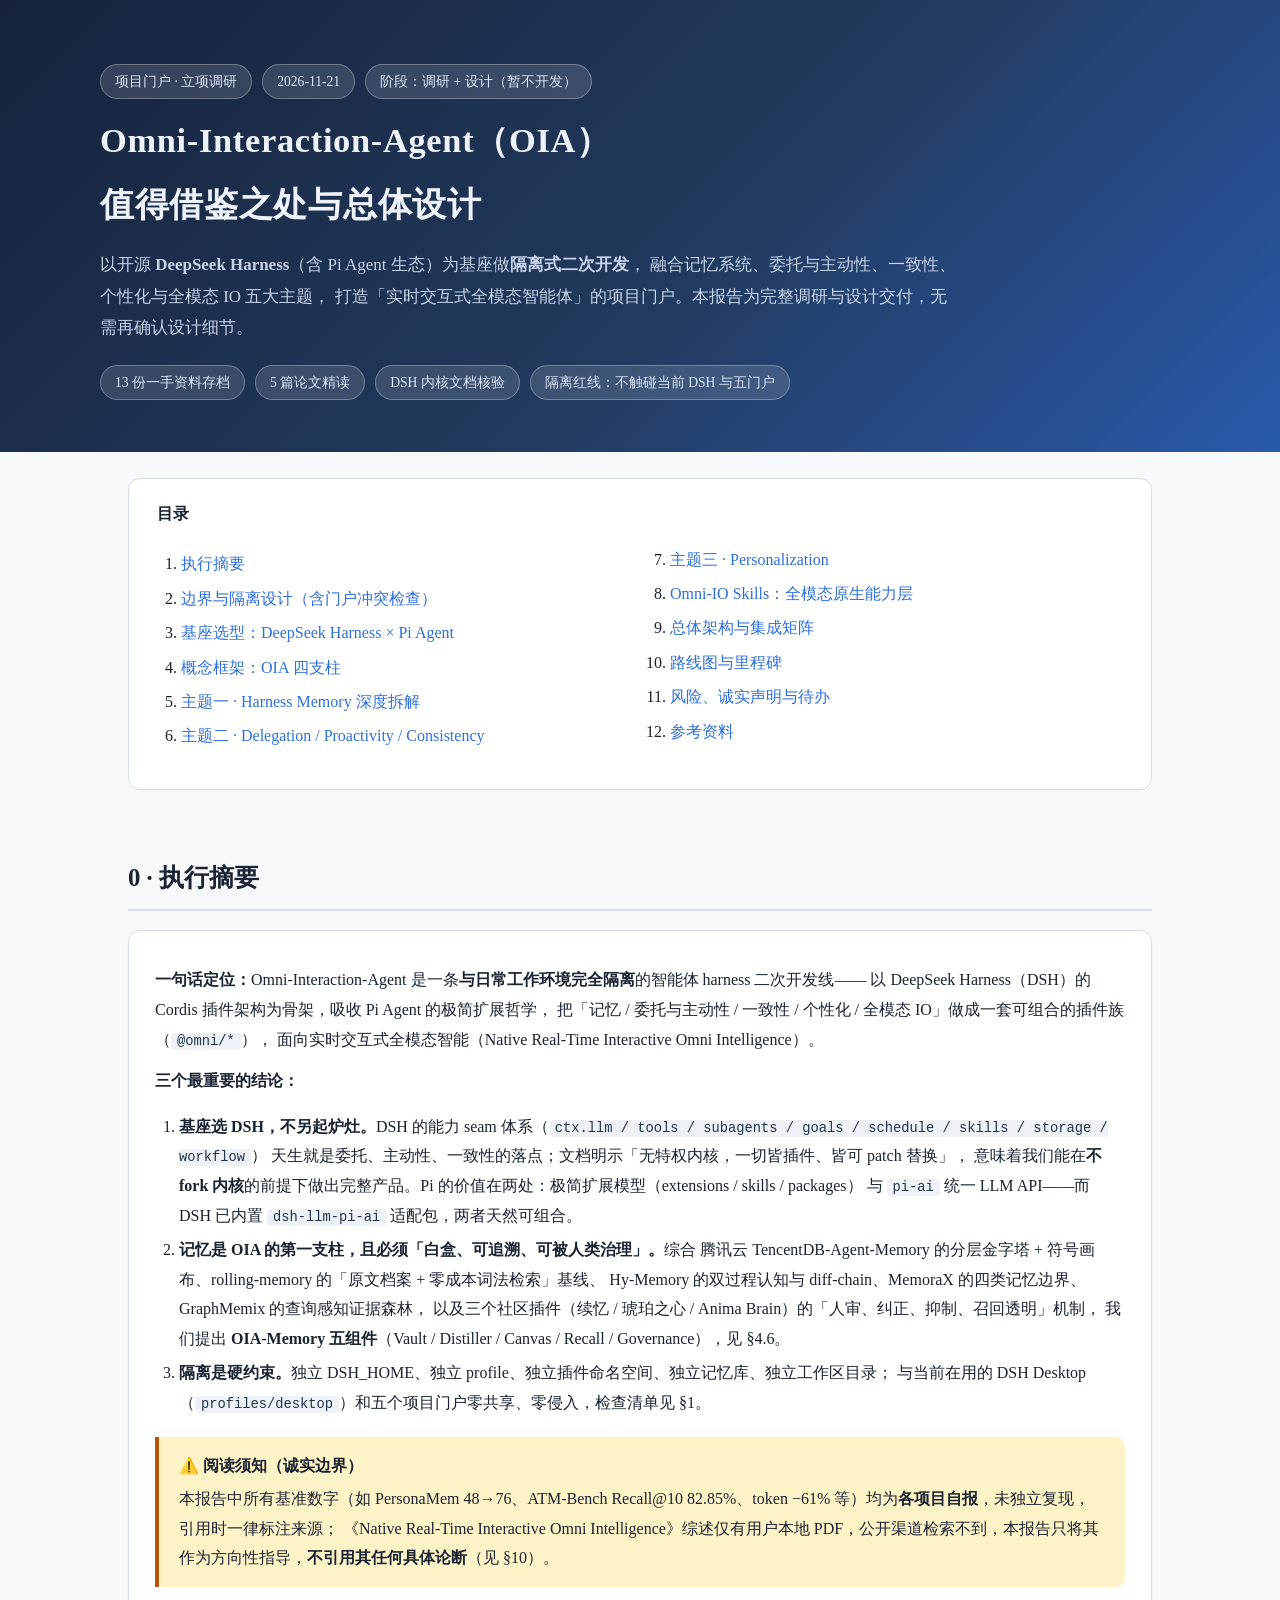
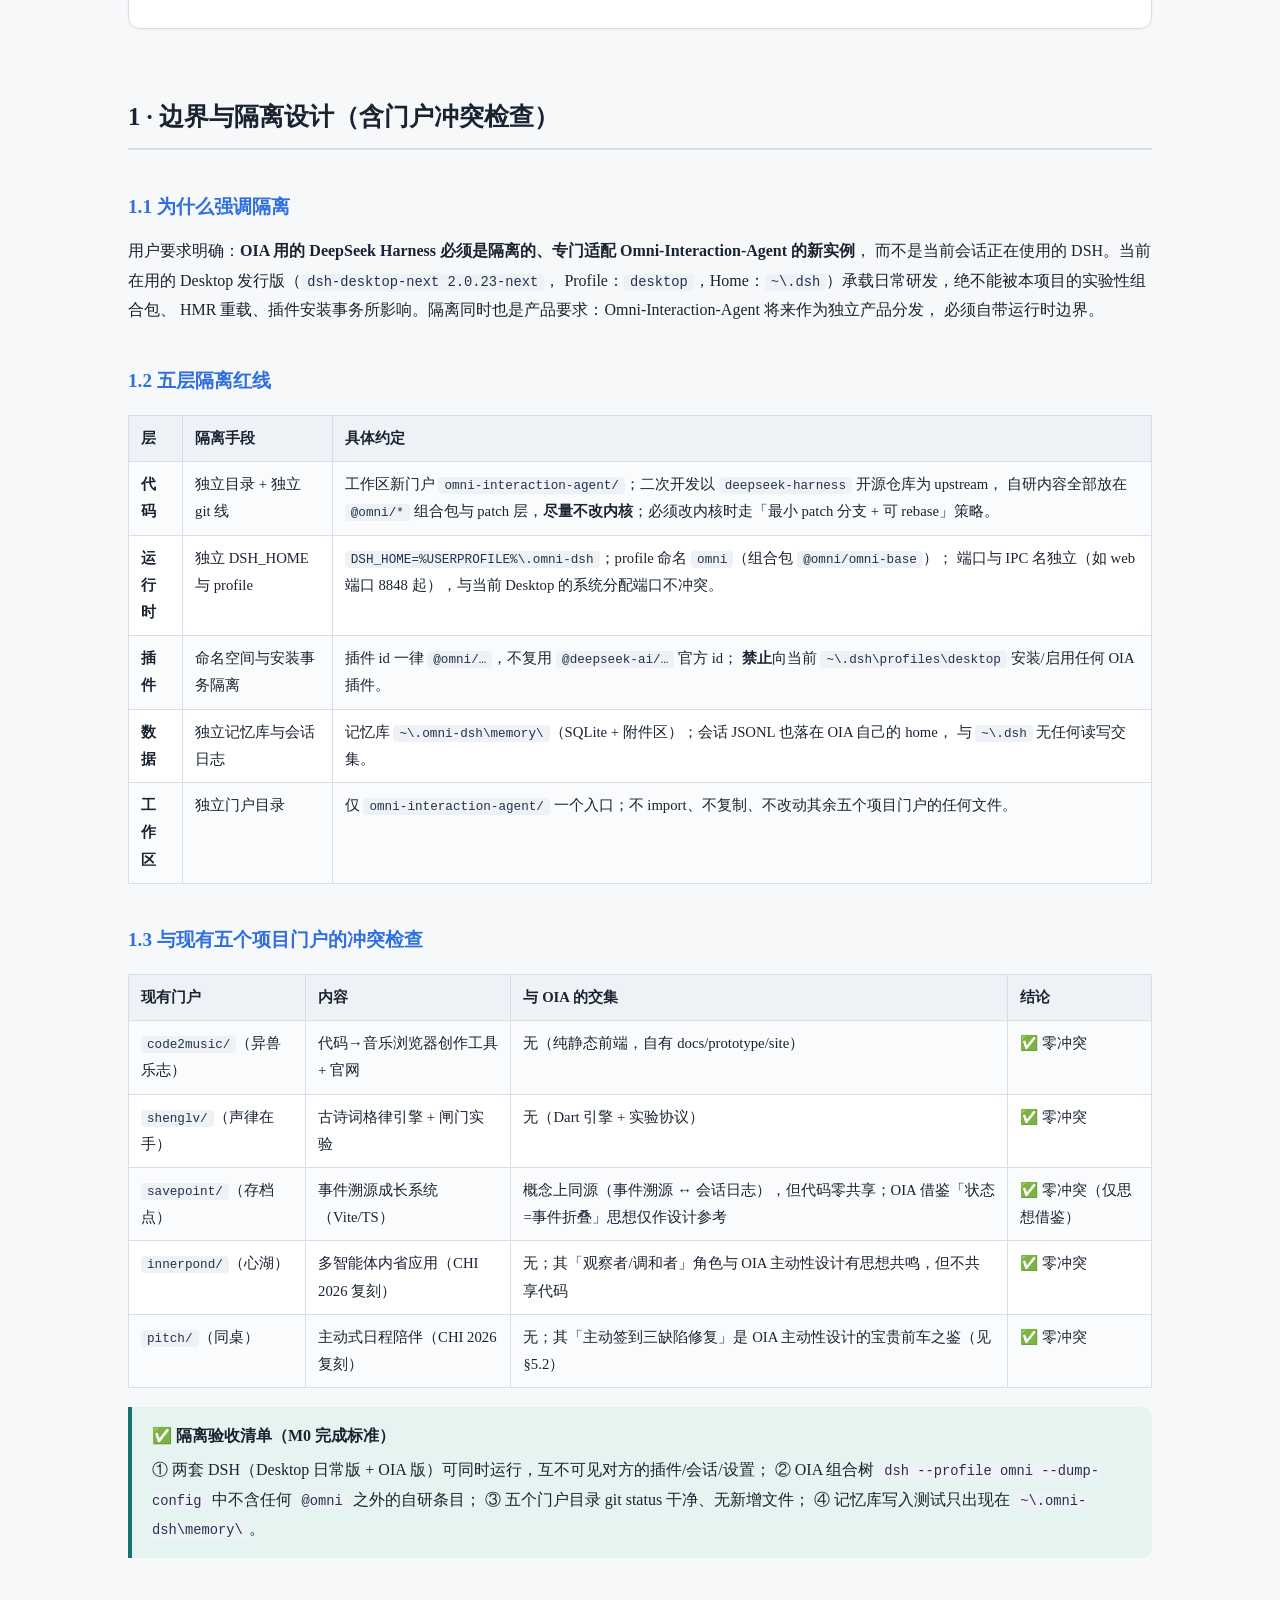
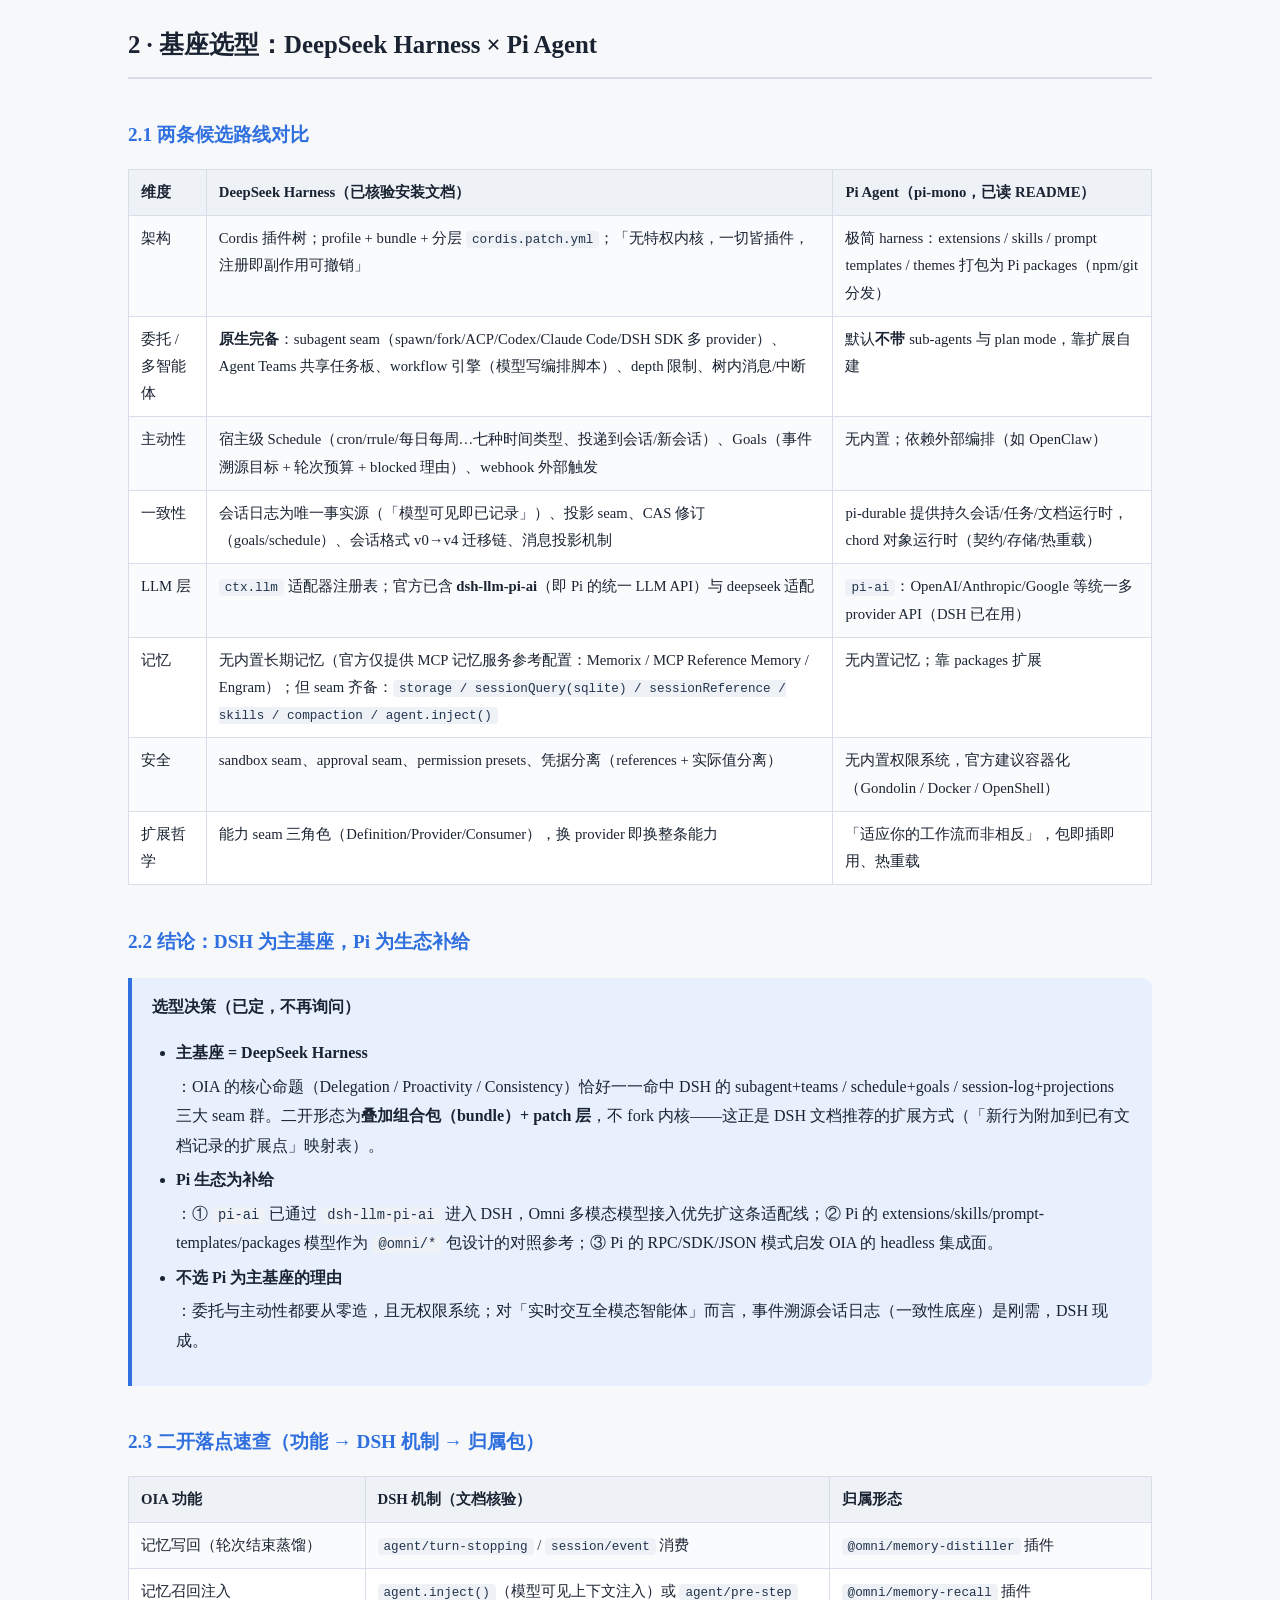
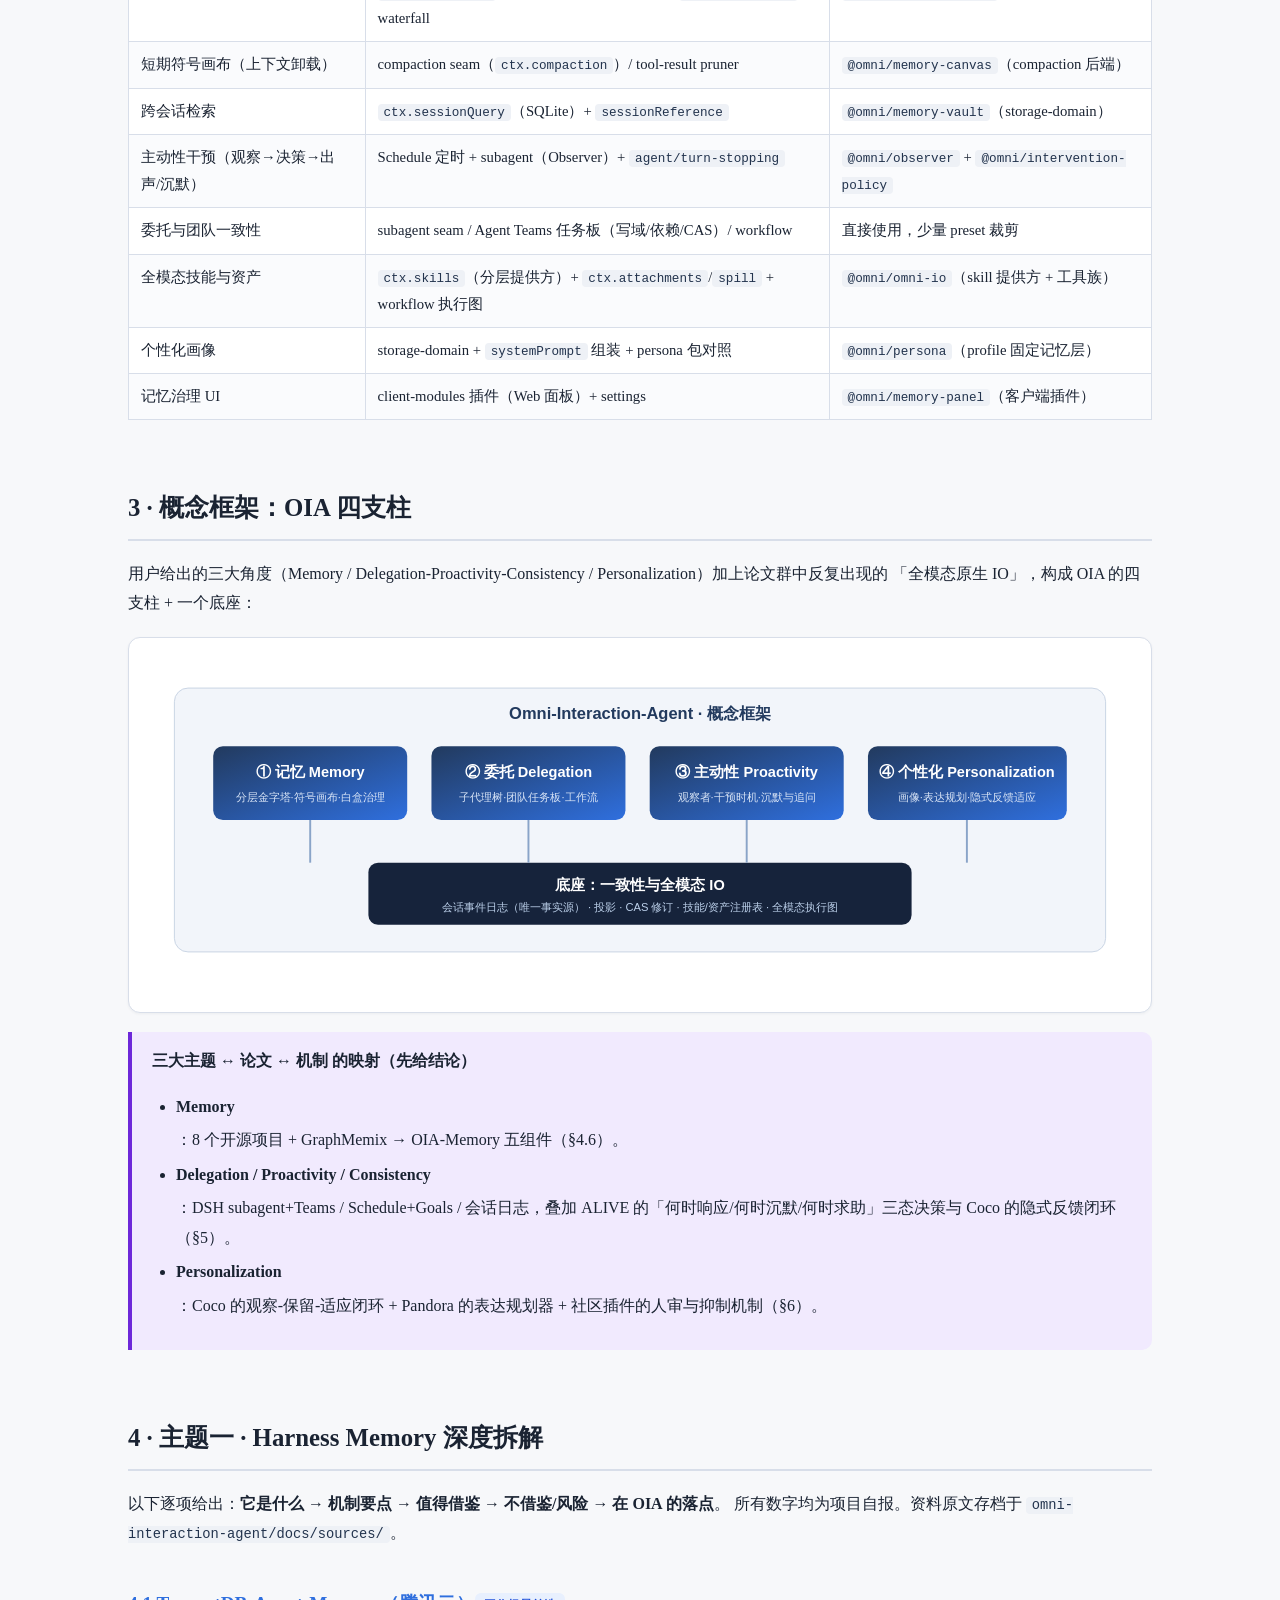
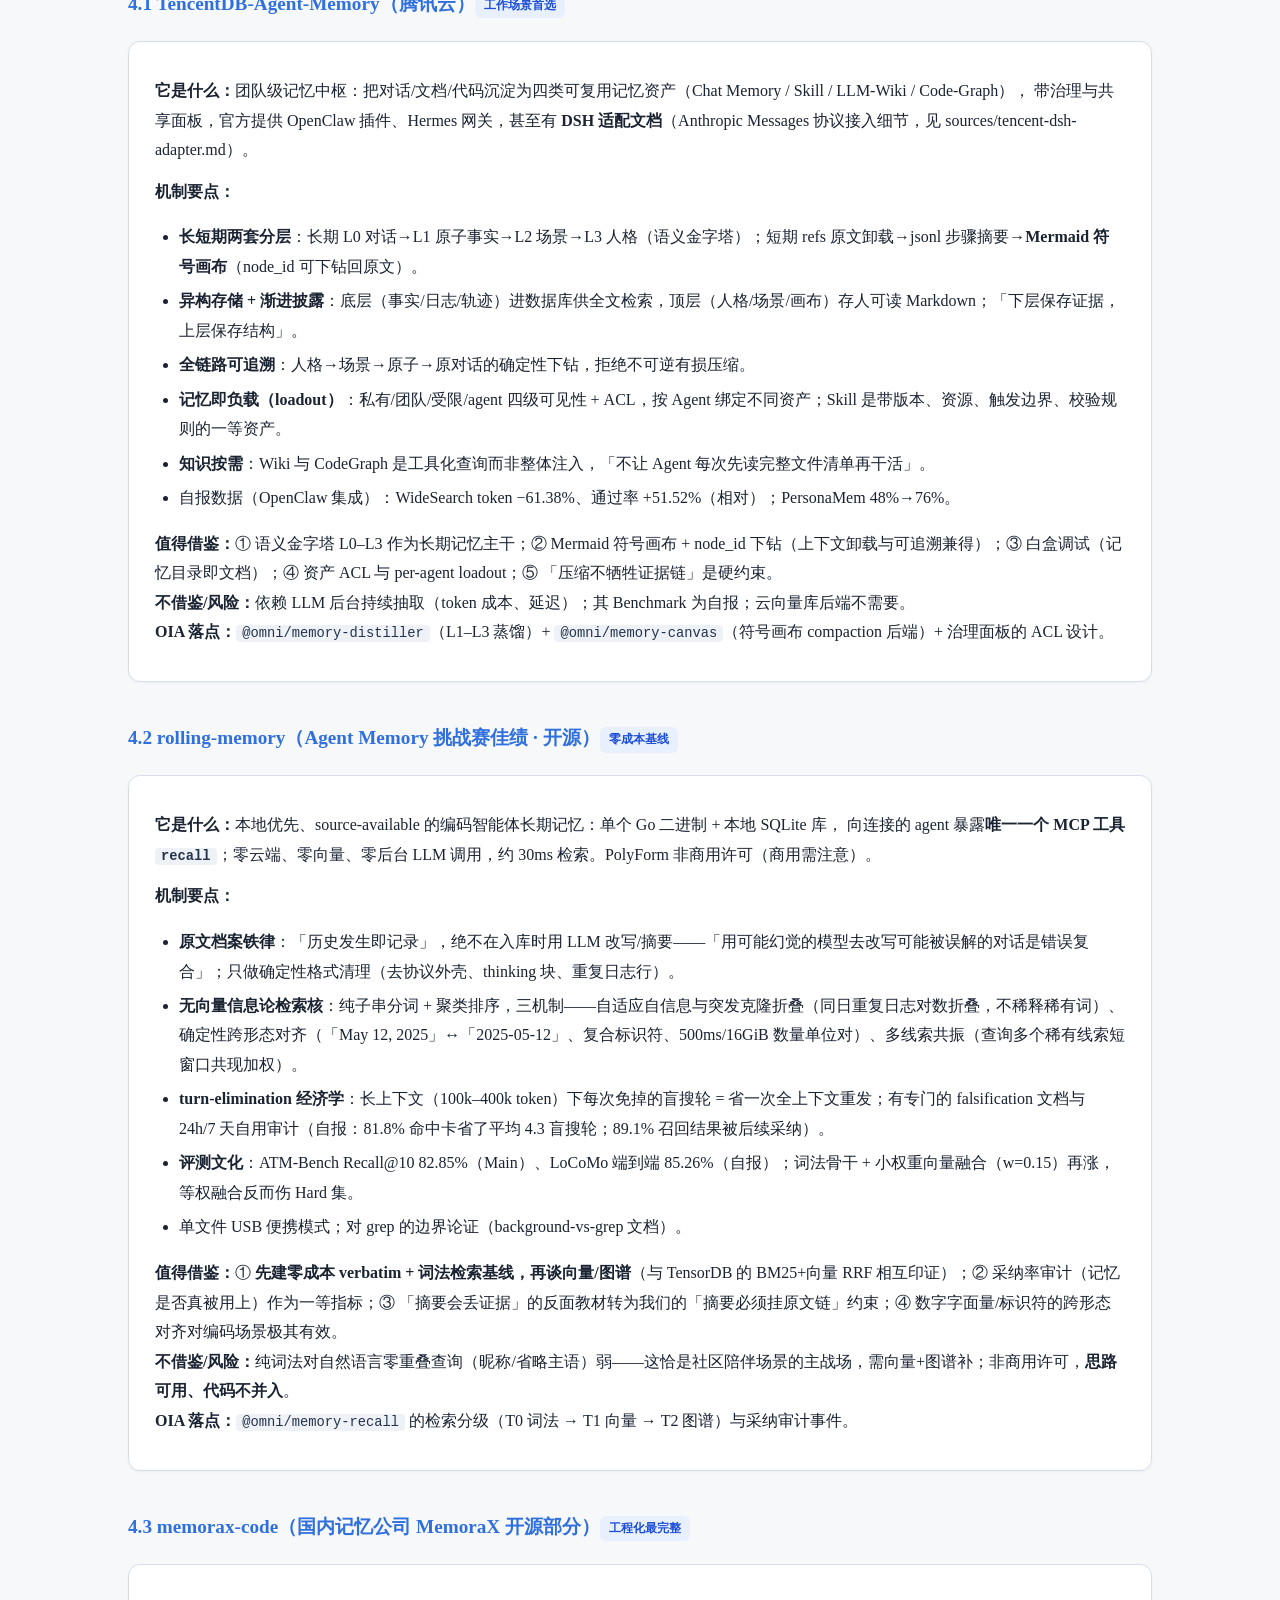
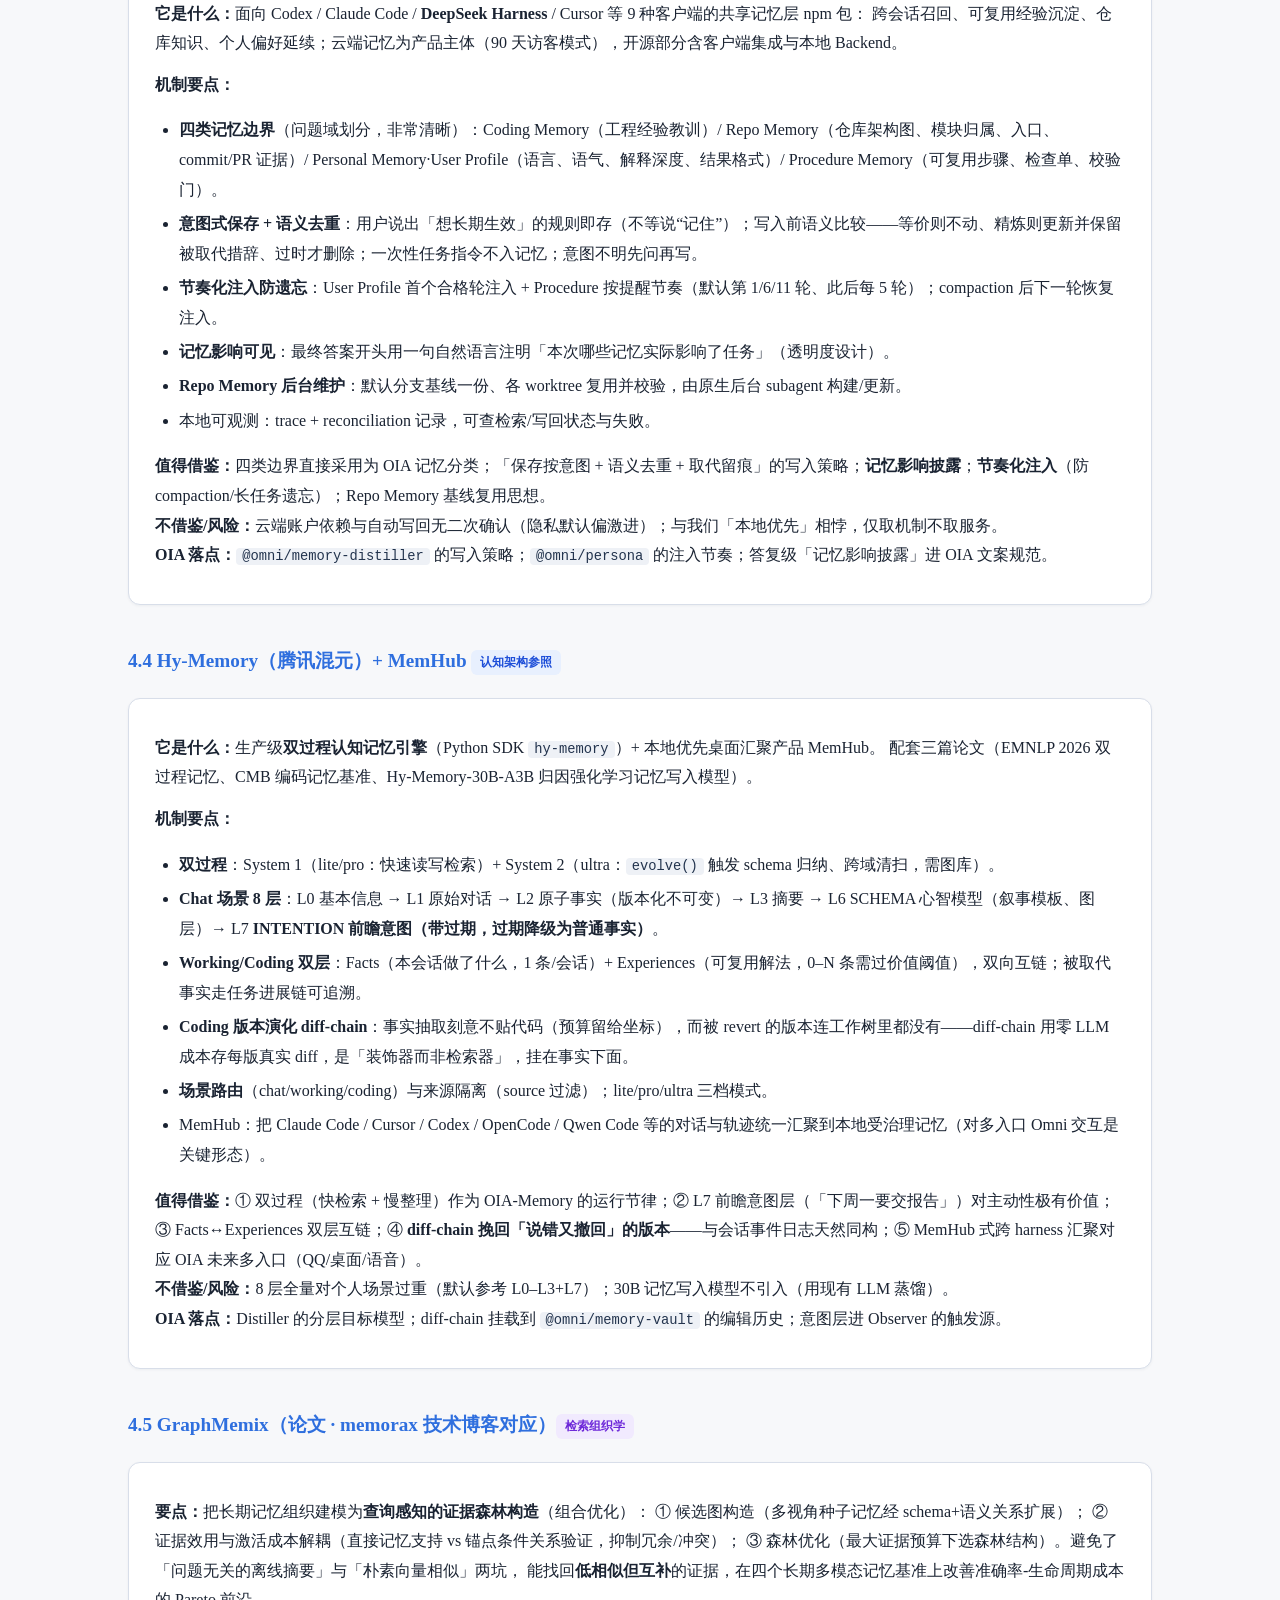
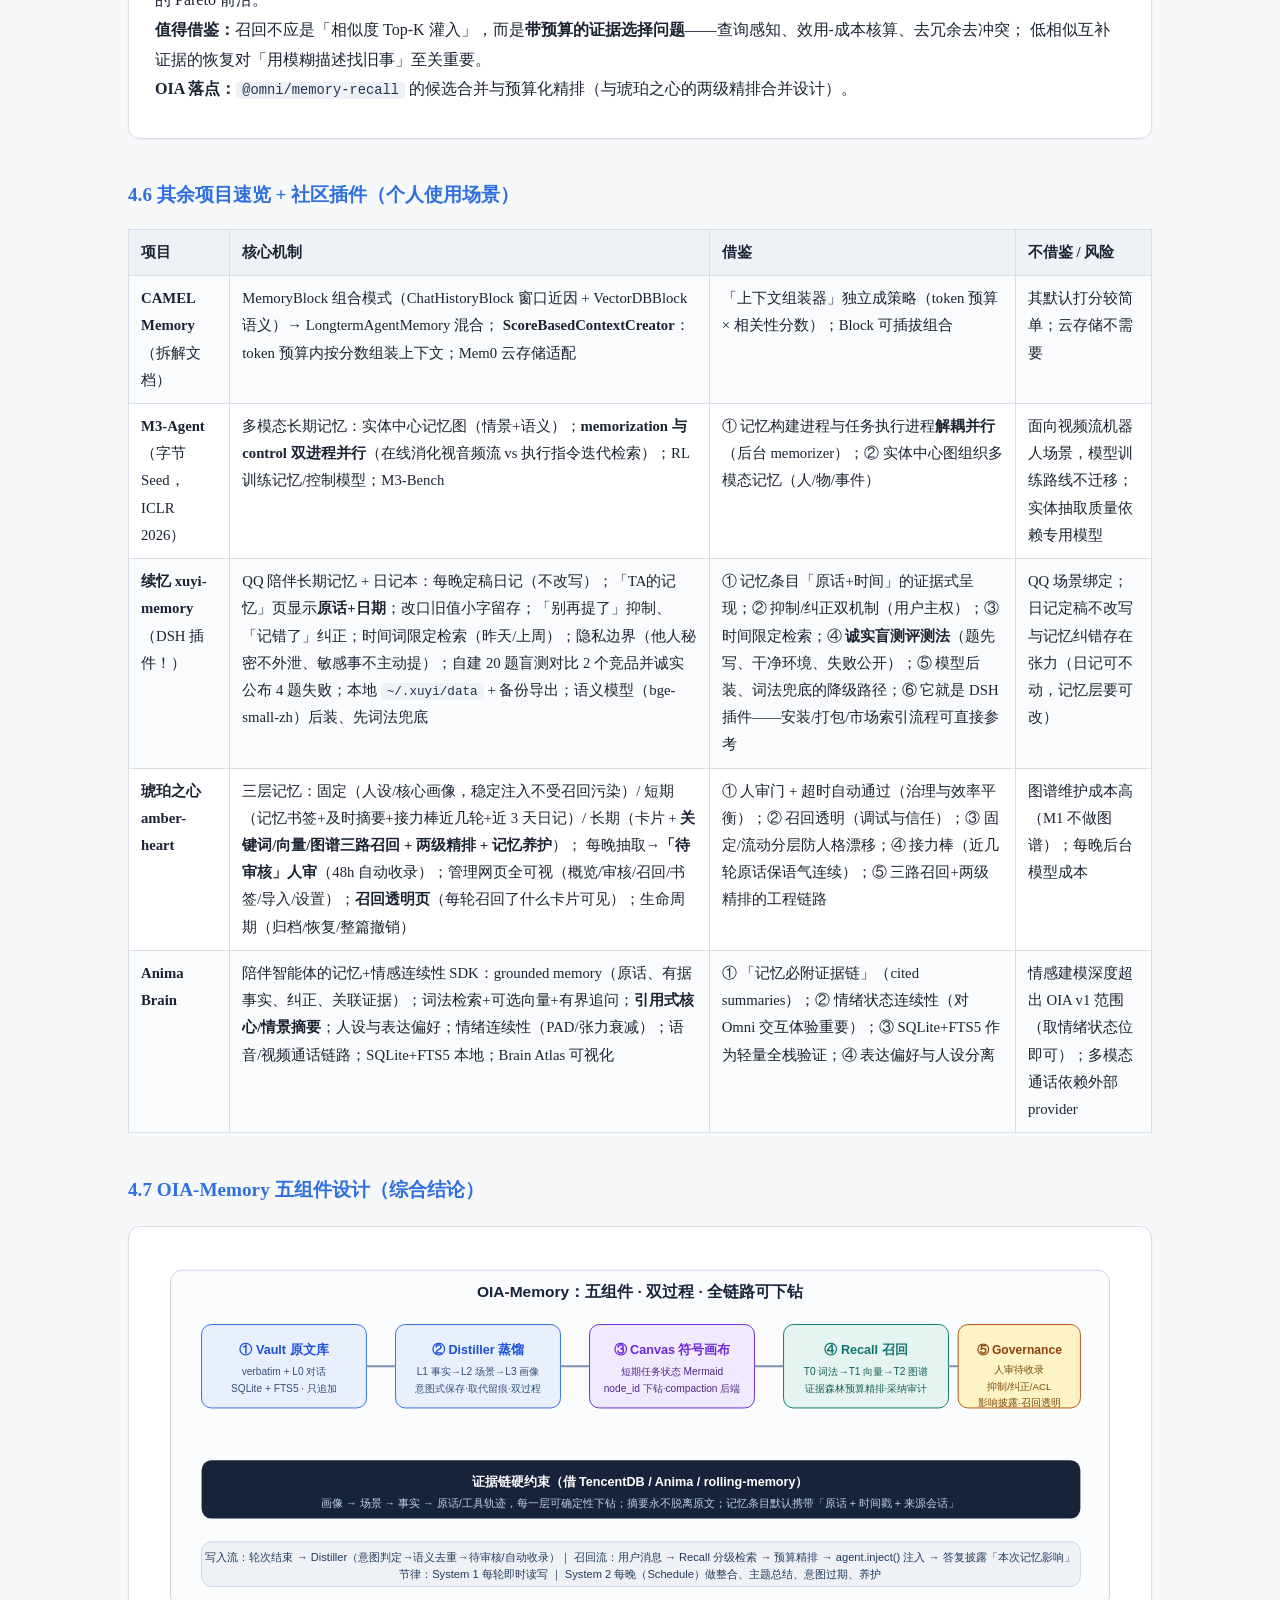
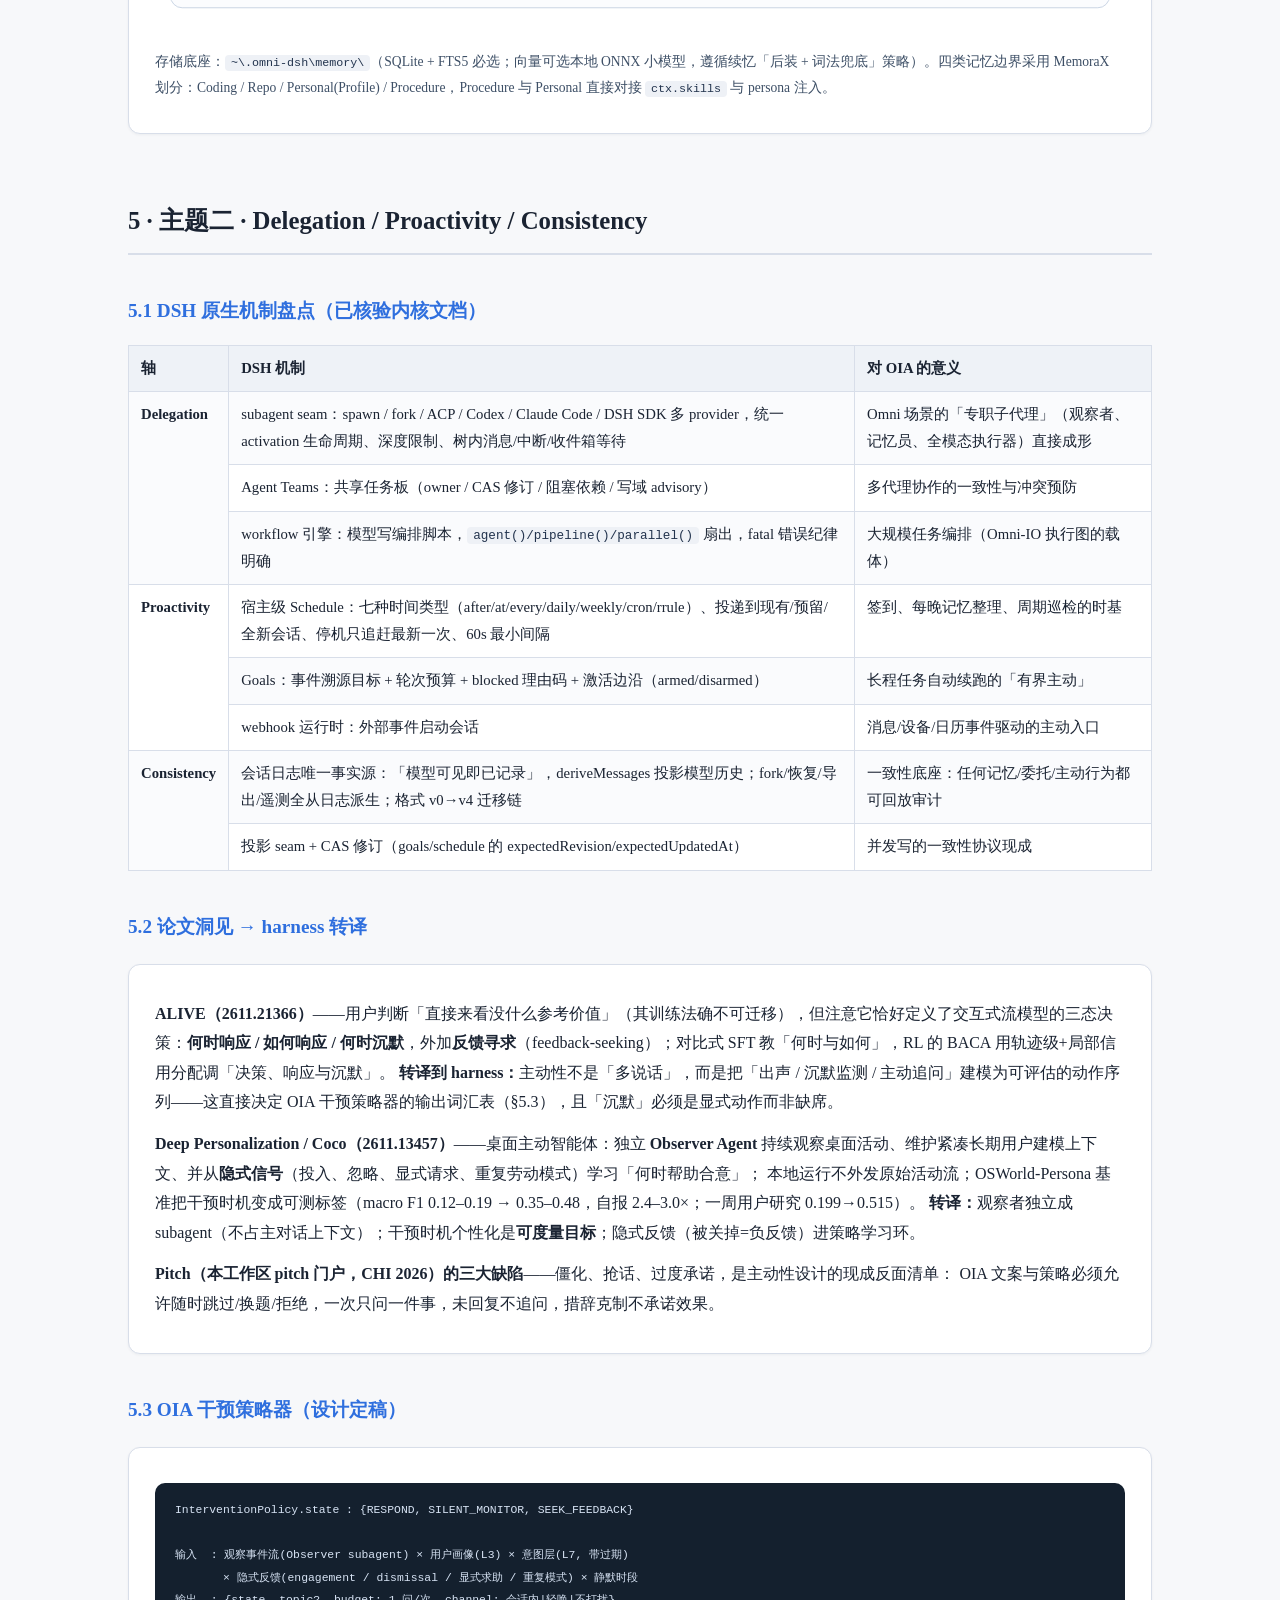
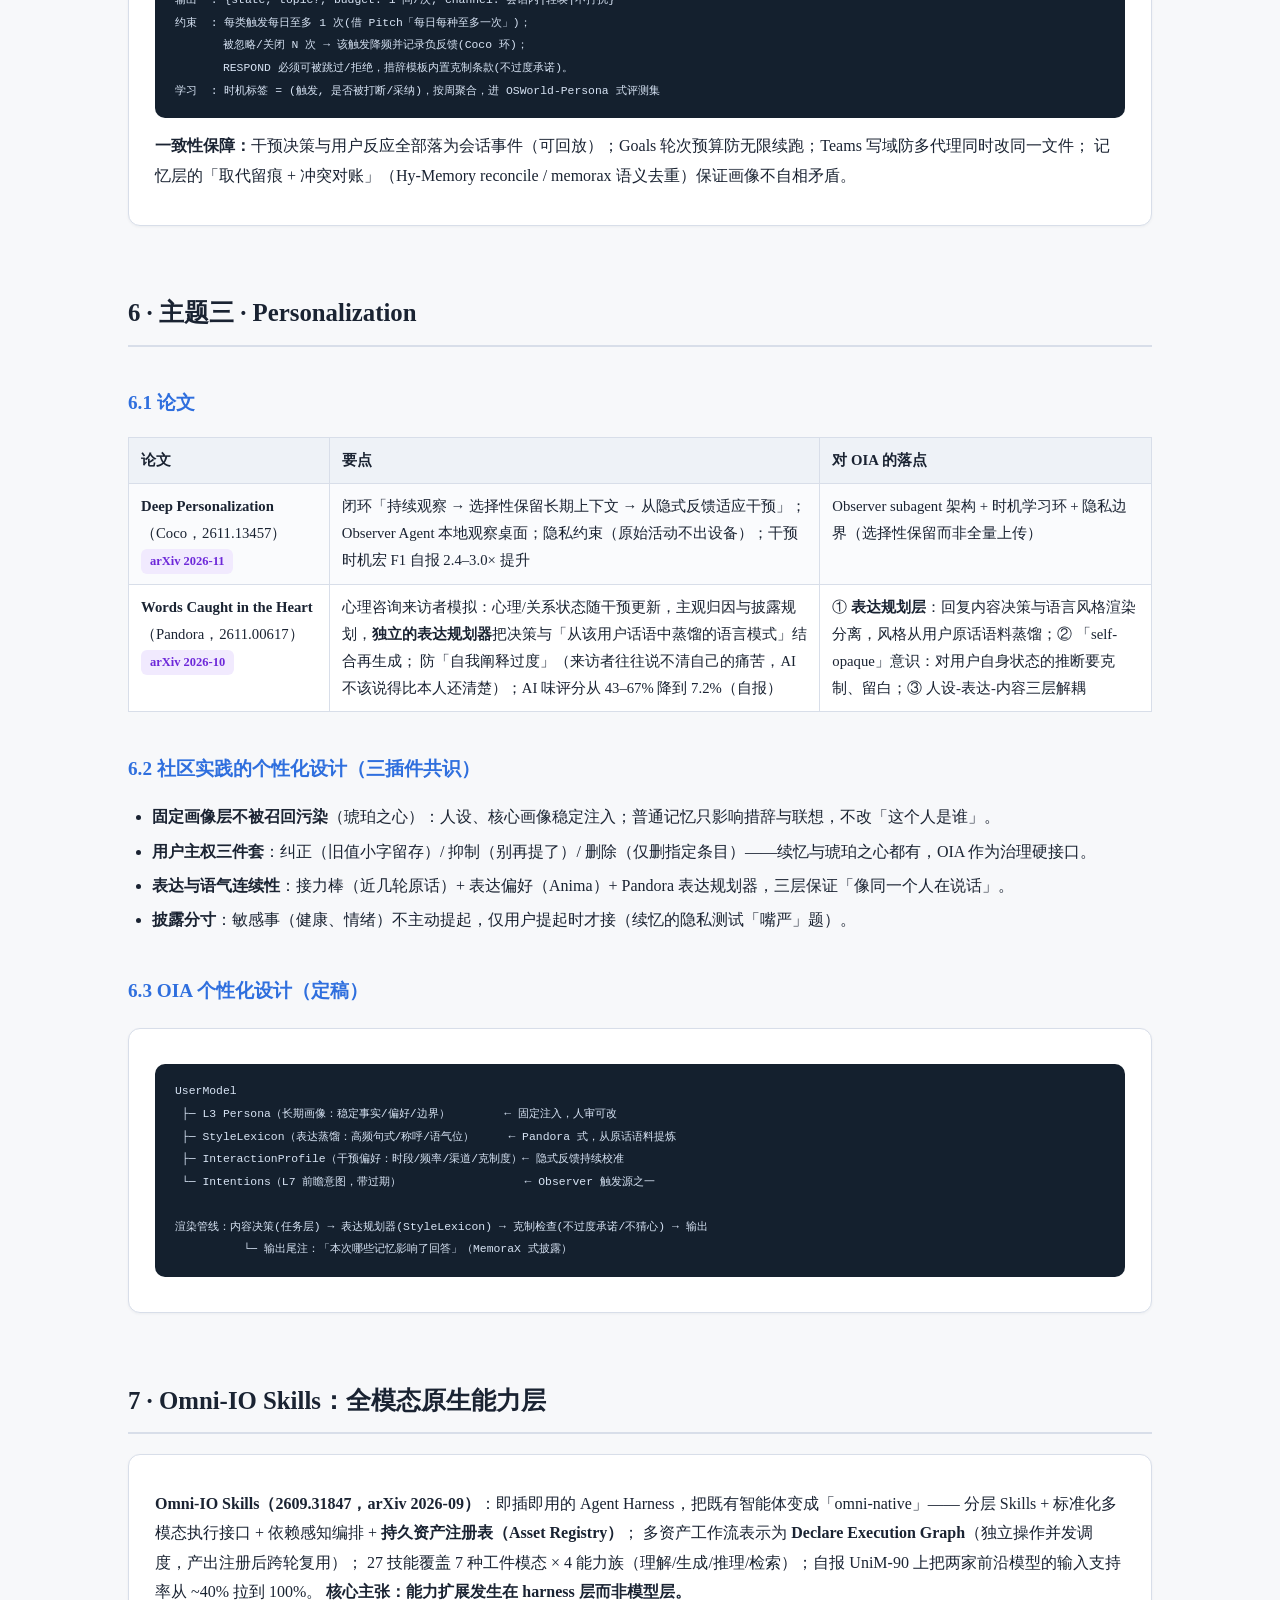
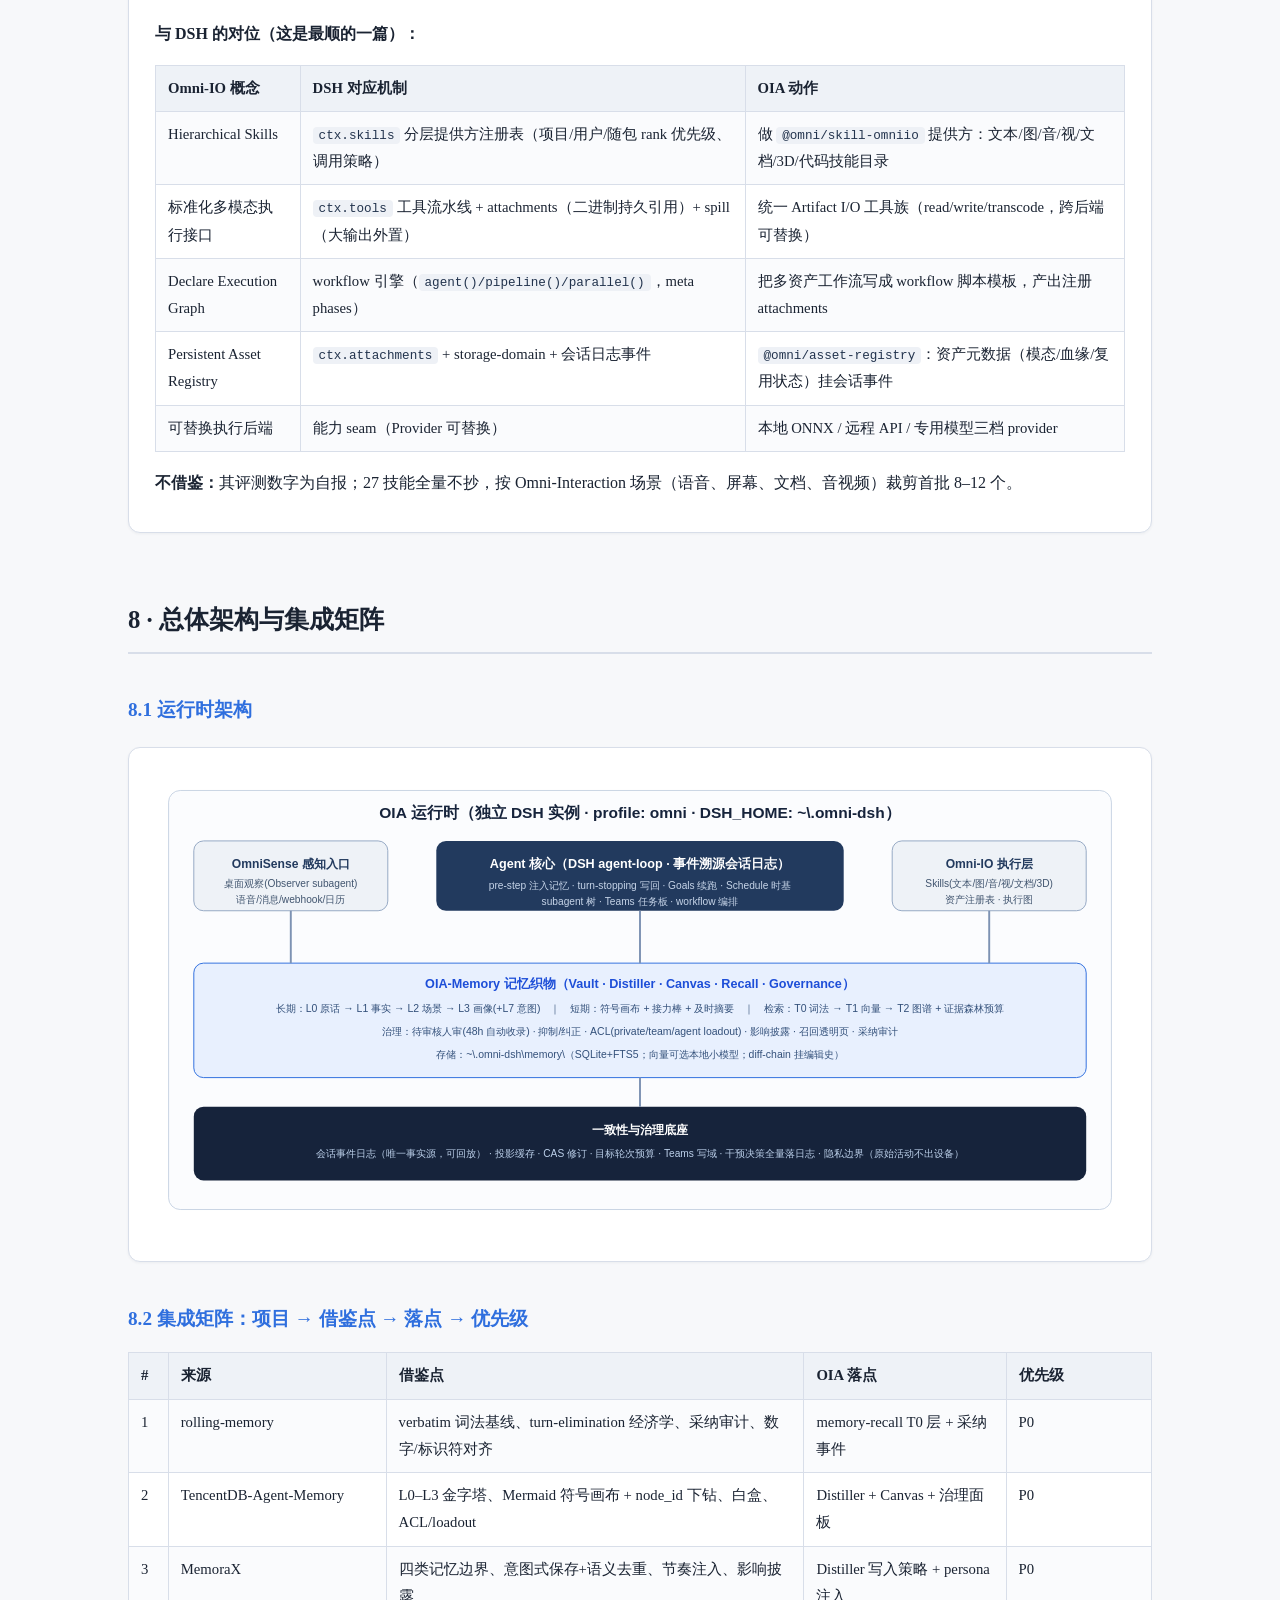
==== report.html @ d427d0d5 "OIA reading blog: 7-page offline site + research portal - blog/: 7-page site (home + 6 deep-dive pos" ====
<!DOCTYPE html>
<html lang="zh-CN">
<head>
<meta charset="UTF-8">
<meta name="viewport" content="width=device-width, initial-scale=1.0">
<title>Omni-Interaction-Agent 设计调研报告 · 项目门户立项</title>
<style>
  :root{
    --ink:#1a2332; --ink2:#3d4f66; --line:#d8dee9; --bg:#f7f8fa; --card:#ffffff;
    --accent:#2f6fde; --accent-soft:#e8f0fe; --warn:#b45309; --warn-bg:#fef3c7;
    --ok:#0f766e; --ok-bg:#e6f4f1; --violet:#6d28d9; --violet-bg:#f1eafe;
    --mono:"Cascadia Code","JetBrains Mono",Consolas,monospace;
  }
  *{box-sizing:border-box}
  body{margin:0;background:var(--bg);color:var(--ink);
    font-family:"Source Han Serif SC","Noto Serif CJK SC","Microsoft YaHei",serif;
    line-height:1.85;font-size:16px}
  .wrap{max-width:1080px;margin:0 auto;padding:0 28px 96px}
  header.hero{background:linear-gradient(135deg,#16233b 0%,#223a5e 55%,#2f6fde 130%);color:#eef3fb;padding:64px 28px 52px}
  header.hero .inner{max-width:1080px;margin:0 auto}
  header.hero h1{font-size:2.15rem;margin:.2em 0 .35em;letter-spacing:.02em}
  header.hero .sub{font-size:1.06rem;color:#c6d4e8;max-width:860px}
  .pill-row{margin-top:22px;display:flex;flex-wrap:wrap;gap:10px}
  .pill{background:rgba(255,255,255,.13);border:1px solid rgba(255,255,255,.28);
    border-radius:999px;padding:4px 14px;font-size:.85rem;color:#dce7f7}
  h2{font-size:1.55rem;margin:2.6em 0 .7em;padding-bottom:.35em;border-bottom:2px solid var(--line)}
  h3{font-size:1.2rem;margin:2em 0 .5em;color:var(--accent)}
  h4{font-size:1.03rem;margin:1.5em 0 .4em}
  p{margin:.75em 0}
  .card{background:var(--card);border:1px solid var(--line);border-radius:12px;
    padding:22px 26px;margin:1.2em 0;box-shadow:0 1px 3px rgba(20,30,50,.05)}
  .callout{border-left:4px solid var(--accent);background:var(--accent-soft);
    padding:14px 20px;border-radius:0 10px 10px 0;margin:1.2em 0}
  .callout.warn{border-color:var(--warn);background:var(--warn-bg)}
  .callout.ok{border-color:var(--ok);background:var(--ok-bg)}
  .callout.violet{border-color:var(--violet);background:var(--violet-bg)}
  .callout b:first-child{display:block;margin-bottom:.25em}
  table{width:100%;border-collapse:collapse;margin:1.1em 0;font-size:.92rem;background:#fff}
  th,td{border:1px solid var(--line);padding:9px 12px;vertical-align:top;text-align:left}
  th{background:#eef2f7;font-weight:600}
  tr:nth-child(even) td{background:#fafbfd}
  code,.mono{font-family:var(--mono);font-size:.86em;background:#eef1f6;
    padding:1px 6px;border-radius:4px;color:#22334d}
  pre{background:#14202e;color:#d7e3f4;border-radius:10px;padding:16px 20px;
    overflow-x:auto;font-family:var(--mono);font-size:.83rem;line-height:1.7}
  pre code{background:none;color:inherit;padding:0}
  a{color:var(--accent);text-decoration:none}
  a:hover{text-decoration:underline}
  ul,ol{padding-left:1.5em}
  li{margin:.3em 0}
  .toc{background:#fff;border:1px solid var(--line);border-radius:12px;padding:20px 28px;margin:1.6em 0}
  .toc ol{columns:2;column-gap:36px}
  .tag{display:inline-block;border-radius:6px;padding:1px 9px;font-size:.78rem;
    font-weight:600;margin-right:6px;vertical-align:middle}
  .tag.ref{background:#e8f0fe;color:#1d4ed8}
  .tag.drop{background:#fee2e2;color:#b91c1c}
  .tag.core{background:#dcfce7;color:#166534}
  .tag.paper{background:#f1eafe;color:#6d28d9}
  .grid2{display:grid;grid-template-columns:1fr 1fr;gap:18px}
  .small{font-size:.85rem;color:var(--ink2)}
  .footnote{font-size:.84rem;color:var(--ink2);border-top:1px solid var(--line);margin-top:3em;padding-top:1.2em}
  .kbd{font-family:var(--mono);background:#223; color:#e8ecf3;border-radius:5px;padding:1px 8px;font-size:.8em}
  svg text{font-family:"Microsoft YaHei",sans-serif}
  @media (max-width:820px){ .grid2{grid-template-columns:1fr} .toc ol{columns:1} }
</style>
</head>
<body>

<header class="hero">
  <div class="inner">
    <div class="pill-row" style="margin:0 0 10px">
      <span class="pill">项目门户 · 立项调研</span>
      <span class="pill">2026-11-21</span>
      <span class="pill">阶段：调研 + 设计（暂不开发）</span>
    </div>
    <h1>Omni-Interaction-Agent（OIA）<br>值得借鉴之处与总体设计</h1>
    <p class="sub">
      以开源 <b>DeepSeek Harness</b>（含 Pi Agent 生态）为基座做<b>隔离式二次开发</b>，
      融合记忆系统、委托与主动性、一致性、个性化与全模态 IO 五大主题，
      打造「实时交互式全模态智能体」的项目门户。本报告为完整调研与设计交付，无需再确认设计细节。
    </p>
    <div class="pill-row">
      <span class="pill">13 份一手资料存档</span>
      <span class="pill">5 篇论文精读</span>
      <span class="pill">DSH 内核文档核验</span>
      <span class="pill">隔离红线：不触碰当前 DSH 与五门户</span>
    </div>
  </div>
</header>

<div class="wrap">

<div class="toc">
  <b>目录</b>
  <ol>
    <li><a href="#s0">执行摘要</a></li>
    <li><a href="#s1">边界与隔离设计（含门户冲突检查）</a></li>
    <li><a href="#s2">基座选型：DeepSeek Harness × Pi Agent</a></li>
    <li><a href="#s3">概念框架：OIA 四支柱</a></li>
    <li><a href="#s4">主题一 · Harness Memory 深度拆解</a></li>
    <li><a href="#s5">主题二 · Delegation / Proactivity / Consistency</a></li>
    <li><a href="#s6">主题三 · Personalization</a></li>
    <li><a href="#s7">Omni-IO Skills：全模态原生能力层</a></li>
    <li><a href="#s8">总体架构与集成矩阵</a></li>
    <li><a href="#s9">路线图与里程碑</a></li>
    <li><a href="#s10">风险、诚实声明与待办</a></li>
    <li><a href="#s11">参考资料</a></li>
  </ol>
</div>

<!-- ============================================================ -->
<h2 id="s0">0 · 执行摘要</h2>

<div class="card">
<p><b>一句话定位：</b>Omni-Interaction-Agent 是一条<b>与日常工作环境完全隔离</b>的智能体 harness 二次开发线——
以 DeepSeek Harness（DSH）的 Cordis 插件架构为骨架，吸收 Pi Agent 的极简扩展哲学，
把「记忆 / 委托与主动性 / 一致性 / 个性化 / 全模态 IO」做成一套可组合的插件族（<code>@omni/*</code>），
面向实时交互式全模态智能（Native Real-Time Interactive Omni Intelligence）。</p>

<p><b>三个最重要的结论：</b></p>
<ol>
<li><b>基座选 DSH，不另起炉灶。</b>DSH 的能力 seam 体系（<code>ctx.llm / tools / subagents / goals / schedule / skills / storage / workflow</code>）
天生就是委托、主动性、一致性的落点；文档明示「无特权内核，一切皆插件、皆可 patch 替换」，
意味着我们能在<b>不 fork 内核</b>的前提下做出完整产品。Pi 的价值在两处：极简扩展模型（extensions / skills / packages）
与 <code>pi-ai</code> 统一 LLM API——而 DSH 已内置 <code>dsh-llm-pi-ai</code> 适配包，两者天然可组合。</li>
<li><b>记忆是 OIA 的第一支柱，且必须「白盒、可追溯、可被人类治理」。</b>综合
腾讯云 TencentDB-Agent-Memory 的分层金字塔 + 符号画布、rolling-memory 的「原文档案 + 零成本词法检索」基线、
Hy-Memory 的双过程认知与 diff-chain、MemoraX 的四类记忆边界、GraphMemix 的查询感知证据森林，
以及三个社区插件（续忆 / 琥珀之心 / Anima Brain）的「人审、纠正、抑制、召回透明」机制，
我们提出 <b>OIA-Memory 五组件</b>（Vault / Distiller / Canvas / Recall / Governance），见 §4.6。</li>
<li><b>隔离是硬约束。</b>独立 DSH_HOME、独立 profile、独立插件命名空间、独立记忆库、独立工作区目录；
与当前在用的 DSH Desktop（<code>profiles/desktop</code>）和五个项目门户零共享、零侵入，检查清单见 §1。</li>
</ol>

<div class="callout warn">
<b>⚠️ 阅读须知（诚实边界）</b>
本报告中所有基准数字（如 PersonaMem 48→76、ATM-Bench Recall@10 82.85%、token −61% 等）均为<b>各项目自报</b>，未独立复现，引用时一律标注来源；
《Native Real-Time Interactive Omni Intelligence》综述仅有用户本地 PDF，公开渠道检索不到，本报告只将其作为方向性指导，<b>不引用其任何具体论断</b>（见 §10）。
</div>
</div>

<!-- ============================================================ -->
<h2 id="s1">1 · 边界与隔离设计（含门户冲突检查）</h2>

<h3>1.1 为什么强调隔离</h3>
<p>用户要求明确：<b>OIA 用的 DeepSeek Harness 必须是隔离的、专门适配 Omni-Interaction-Agent 的新实例</b>，
而不是当前会话正在使用的 DSH。当前在用的 Desktop 发行版（<code>dsh-desktop-next 2.0.23-next</code>，
Profile：<code>desktop</code>，Home：<code>~\.dsh</code>）承载日常研发，绝不能被本项目的实验性组合包、
HMR 重载、插件安装事务所影响。隔离同时也是产品要求：Omni-Interaction-Agent 将来作为独立产品分发，
必须自带运行时边界。</p>

<h3>1.2 五层隔离红线</h3>
<table>
<tr><th>层</th><th>隔离手段</th><th>具体约定</th></tr>
<tr><td><b>代码</b></td><td>独立目录 + 独立 git 线</td>
<td>工作区新门户 <code>omni-interaction-agent/</code>；二次开发以 <code>deepseek-harness</code> 开源仓库为 upstream，
自研内容全部放在 <code>@omni/*</code> 组合包与 patch 层，<b>尽量不改内核</b>；必须改内核时走「最小 patch 分支 + 可 rebase」策略。</td></tr>
<tr><td><b>运行时</b></td><td>独立 DSH_HOME 与 profile</td>
<td><code>DSH_HOME=%USERPROFILE%\.omni-dsh</code>；profile 命名 <code>omni</code>（组合包 <code>@omni/omni-base</code>）；
端口与 IPC 名独立（如 web 端口 8848 起），与当前 Desktop 的系统分配端口不冲突。</td></tr>
<tr><td><b>插件</b></td><td>命名空间与安装事务隔离</td>
<td>插件 id 一律 <code>@omni/…</code>，不复用 <code>@deepseek-ai/…</code> 官方 id；
<b>禁止</b>向当前 <code>~\.dsh\profiles\desktop</code> 安装/启用任何 OIA 插件。</td></tr>
<tr><td><b>数据</b></td><td>独立记忆库与会话日志</td>
<td>记忆库 <code>~\.omni-dsh\memory\</code>（SQLite + 附件区）；会话 JSONL 也落在 OIA 自己的 home，
与 <code>~\.dsh</code> 无任何读写交集。</td></tr>
<tr><td><b>工作区</b></td><td>独立门户目录</td>
<td>仅 <code>omni-interaction-agent/</code> 一个入口；不 import、不复制、不改动其余五个项目门户的任何文件。</td></tr>
</table>

<h3>1.3 与现有五个项目门户的冲突检查</h3>
<table>
<tr><th>现有门户</th><th>内容</th><th>与 OIA 的交集</th><th>结论</th></tr>
<tr><td><code>code2music/</code>（异兽乐志）</td><td>代码→音乐浏览器创作工具 + 官网</td><td>无（纯静态前端，自有 docs/prototype/site）</td><td>✅ 零冲突</td></tr>
<tr><td><code>shenglv/</code>（声律在手）</td><td>古诗词格律引擎 + 闸门实验</td><td>无（Dart 引擎 + 实验协议）</td><td>✅ 零冲突</td></tr>
<tr><td><code>savepoint/</code>（存档点）</td><td>事件溯源成长系统（Vite/TS）</td><td>概念上同源（事件溯源 ↔ 会话日志），但代码零共享；OIA 借鉴「状态=事件折叠」思想仅作设计参考</td><td>✅ 零冲突（仅思想借鉴）</td></tr>
<tr><td><code>innerpond/</code>（心湖）</td><td>多智能体内省应用（CHI 2026 复刻）</td><td>无；其「观察者/调和者」角色与 OIA 主动性设计有思想共鸣，但不共享代码</td><td>✅ 零冲突</td></tr>
<tr><td><code>pitch/</code>（同桌）</td><td>主动式日程陪伴（CHI 2026 复刻）</td><td>无；其「主动签到三缺陷修复」是 OIA 主动性设计的宝贵前车之鉴（见 §5.2）</td><td>✅ 零冲突</td></tr>
</table>
<div class="callout ok"><b>✅ 隔离验收清单（M0 完成标准）</b>
① 两套 DSH（Desktop 日常版 + OIA 版）可同时运行，互不可见对方的插件/会话/设置；
② OIA 组合树 <code>dsh --profile omni --dump-config</code> 中不含任何 <code>@omni</code> 之外的自研条目；
③ 五个门户目录 git status 干净、无新增文件；
④ 记忆库写入测试只出现在 <code>~\.omni-dsh\memory\</code>。</div>

<!-- ============================================================ -->
<h2 id="s2">2 · 基座选型：DeepSeek Harness × Pi Agent</h2>

<h3>2.1 两条候选路线对比</h3>
<table>
<tr><th>维度</th><th>DeepSeek Harness（已核验安装文档）</th><th>Pi Agent（pi-mono，已读 README）</th></tr>
<tr><td>架构</td><td>Cordis 插件树；profile + bundle + 分层 <code>cordis.patch.yml</code>；「无特权内核，一切皆插件，注册即副作用可撤销」</td><td>极简 harness：extensions / skills / prompt templates / themes 打包为 Pi packages（npm/git 分发）</td></tr>
<tr><td>委托 / 多智能体</td><td><b>原生完备</b>：subagent seam（spawn/fork/ACP/Codex/Claude Code/DSH SDK 多 provider）、Agent Teams 共享任务板、workflow 引擎（模型写编排脚本）、depth 限制、树内消息/中断</td><td>默认<b>不带</b> sub-agents 与 plan mode，靠扩展自建</td></tr>
<tr><td>主动性</td><td>宿主级 Schedule（cron/rrule/每日每周…七种时间类型、投递到会话/新会话）、Goals（事件溯源目标 + 轮次预算 + blocked 理由）、webhook 外部触发</td><td>无内置；依赖外部编排（如 OpenClaw）</td></tr>
<tr><td>一致性</td><td>会话日志为唯一事实源（「模型可见即已记录」）、投影 seam、CAS 修订（goals/schedule）、会话格式 v0→v4 迁移链、消息投影机制</td><td>pi-durable 提供持久会话/任务/文档运行时，chord 对象运行时（契约/存储/热重载）</td></tr>
<tr><td>LLM 层</td><td><code>ctx.llm</code> 适配器注册表；官方已含 <b>dsh-llm-pi-ai</b>（即 Pi 的统一 LLM API）与 deepseek 适配</td><td><code>pi-ai</code>：OpenAI/Anthropic/Google 等统一多 provider API（DSH 已在用）</td></tr>
<tr><td>记忆</td><td>无内置长期记忆（官方仅提供 MCP 记忆服务参考配置：Memorix / MCP Reference Memory / Engram）；但 seam 齐备：<code>storage / sessionQuery(sqlite) / sessionReference / skills / compaction / agent.inject()</code></td><td>无内置记忆；靠 packages 扩展</td></tr>
<tr><td>安全</td><td>sandbox seam、approval seam、permission presets、凭据分离（references + 实际值分离）</td><td>无内置权限系统，官方建议容器化（Gondolin / Docker / OpenShell）</td></tr>
<tr><td>扩展哲学</td><td>能力 seam 三角色（Definition/Provider/Consumer），换 provider 即换整条能力</td><td>「适应你的工作流而非相反」，包即插即用、热重载</td></tr>
</table>

<h3>2.2 结论：DSH 为主基座，Pi 为生态补给</h3>
<div class="callout">
<b>选型决策（已定，不再询问）</b>
<ul>
<li><b>主基座 = DeepSeek Harness</b>：OIA 的核心命题（Delegation / Proactivity / Consistency）恰好一一命中 DSH 的 subagent+teams / schedule+goals / session-log+projections 三大 seam 群。二开形态为<b>叠加组合包（bundle）+ patch 层</b>，不 fork 内核——这正是 DSH 文档推荐的扩展方式（「新行为附加到已有文档记录的扩展点」映射表）。</li>
<li><b>Pi 生态为补给</b>：① <code>pi-ai</code> 已通过 <code>dsh-llm-pi-ai</code> 进入 DSH，Omni 多模态模型接入优先扩这条适配线；② Pi 的 extensions/skills/prompt-templates/packages 模型作为 <code>@omni/*</code> 包设计的对照参考；③ Pi 的 RPC/SDK/JSON 模式启发 OIA 的 headless 集成面。</li>
<li><b>不选 Pi 为主基座的理由</b>：委托与主动性都要从零造，且无权限系统；对「实时交互全模态智能体」而言，事件溯源会话日志（一致性底座）是刚需，DSH 现成。</li>
</ul>
</div>

<h3>2.3 二开落点速查（功能 → DSH 机制 → 归属包）</h3>
<table>
<tr><th>OIA 功能</th><th>DSH 机制（文档核验）</th><th>归属形态</th></tr>
<tr><td>记忆写回（轮次结束蒸馏）</td><td><code>agent/turn-stopping</code> / <code>session/event</code> 消费</td><td><code>@omni/memory-distiller</code> 插件</td></tr>
<tr><td>记忆召回注入</td><td><code>agent.inject()</code>（模型可见上下文注入）或 <code>agent/pre-step</code> waterfall</td><td><code>@omni/memory-recall</code> 插件</td></tr>
<tr><td>短期符号画布（上下文卸载）</td><td>compaction seam（<code>ctx.compaction</code>）/ tool-result pruner</td><td><code>@omni/memory-canvas</code>（compaction 后端）</td></tr>
<tr><td>跨会话检索</td><td><code>ctx.sessionQuery</code>（SQLite）+ <code>sessionReference</code></td><td><code>@omni/memory-vault</code>（storage-domain）</td></tr>
<tr><td>主动性干预（观察→决策→出声/沉默）</td><td>Schedule 定时 + subagent（Observer）+ <code>agent/turn-stopping</code></td><td><code>@omni/observer</code> + <code>@omni/intervention-policy</code></td></tr>
<tr><td>委托与团队一致性</td><td>subagent seam / Agent Teams 任务板（写域/依赖/CAS）/ workflow</td><td>直接使用，少量 preset 裁剪</td></tr>
<tr><td>全模态技能与资产</td><td><code>ctx.skills</code>（分层提供方）+ <code>ctx.attachments</code>/<code>spill</code> + workflow 执行图</td><td><code>@omni/omni-io</code>（skill 提供方 + 工具族）</td></tr>
<tr><td>个性化画像</td><td>storage-domain + <code>systemPrompt</code> 组装 + persona 包对照</td><td><code>@omni/persona</code>（profile 固定记忆层）</td></tr>
<tr><td>记忆治理 UI</td><td>client-modules 插件（Web 面板）+ settings</td><td><code>@omni/memory-panel</code>（客户端插件）</td></tr>
</table>

<!-- ============================================================ -->
<h2 id="s3">3 · 概念框架：OIA 四支柱</h2>
<p>用户给出的三大角度（Memory / Delegation-Proactivity-Consistency / Personalization）加上论文群中反复出现的
「全模态原生 IO」，构成 OIA 的四支柱 + 一个底座：</p>

<div class="card">
<svg viewBox="0 0 1000 320" width="100%" height="320" role="img" aria-label="OIA 四支柱框架图">
  <defs>
    <linearGradient id="g1" x1="0" y1="0" x2="1" y2="1">
      <stop offset="0" stop-color="#223a5e"/><stop offset="1" stop-color="#2f6fde"/>
    </linearGradient>
  </defs>
  <rect x="20" y="24" width="960" height="272" rx="14" fill="#f2f5fa" stroke="#c9d4e4"/>
  <text x="500" y="56" text-anchor="middle" font-size="17" font-weight="bold" fill="#223a5e">Omni-Interaction-Agent · 概念框架</text>
  <rect x="60" y="84" width="200" height="76" rx="10" fill="url(#g1)"/>
  <text x="160" y="116" text-anchor="middle" fill="#fff" font-size="15" font-weight="bold">① 记忆 Memory</text>
  <text x="160" y="140" text-anchor="middle" fill="#d8e4f6" font-size="11.5">分层金字塔·符号画布·白盒治理</text>
  <rect x="285" y="84" width="200" height="76" rx="10" fill="url(#g1)"/>
  <text x="385" y="116" text-anchor="middle" fill="#fff" font-size="15" font-weight="bold">② 委托 Delegation</text>
  <text x="385" y="140" text-anchor="middle" fill="#d8e4f6" font-size="11.5">子代理树·团队任务板·工作流</text>
  <rect x="510" y="84" width="200" height="76" rx="10" fill="url(#g1)"/>
  <text x="610" y="116" text-anchor="middle" fill="#fff" font-size="15" font-weight="bold">③ 主动性 Proactivity</text>
  <text x="610" y="140" text-anchor="middle" fill="#d8e4f6" font-size="11.5">观察者·干预时机·沉默与追问</text>
  <rect x="735" y="84" width="205" height="76" rx="10" fill="url(#g1)"/>
  <text x="837" y="116" text-anchor="middle" fill="#fff" font-size="15" font-weight="bold">④ 个性化 Personalization</text>
  <text x="837" y="140" text-anchor="middle" fill="#d8e4f6" font-size="11.5">画像·表达规划·隐式反馈适应</text>
  <rect x="220" y="204" width="560" height="64" rx="10" fill="#16233b"/>
  <text x="500" y="232" text-anchor="middle" fill="#fff" font-size="15" font-weight="bold">底座：一致性与全模态 IO</text>
  <text x="500" y="254" text-anchor="middle" fill="#bcd0ea" font-size="11.5">会话事件日志（唯一事实源） · 投影 · CAS 修订 · 技能/资产注册表 · 全模态执行图</text>
  <line x1="160" y1="160" x2="160" y2="204" stroke="#8aa4c8" stroke-width="2"/>
  <line x1="385" y1="160" x2="385" y2="204" stroke="#8aa4c8" stroke-width="2"/>
  <line x1="610" y1="160" x2="610" y2="204" stroke="#8aa4c8" stroke-width="2"/>
  <line x1="837" y1="160" x2="837" y2="204" stroke="#8aa4c8" stroke-width="2"/>
</svg>
</div>

<div class="callout violet"><b>三大主题 ↔ 论文 ↔ 机制 的映射（先给结论）</b>
<ul>
<li><b>Memory</b>：8 个开源项目 + GraphMemix → OIA-Memory 五组件（§4.6）。</li>
<li><b>Delegation / Proactivity / Consistency</b>：DSH subagent+Teams / Schedule+Goals / 会话日志，叠加 ALIVE 的「何时响应/何时沉默/何时求助」三态决策与 Coco 的隐式反馈闭环（§5）。</li>
<li><b>Personalization</b>：Coco 的观察-保留-适应闭环 + Pandora 的表达规划器 + 社区插件的人审与抑制机制（§6）。</li>
</ul>
</div>

<!-- ============================================================ -->
<h2 id="s4">4 · 主题一 · Harness Memory 深度拆解</h2>
<p>以下逐项给出：<b>它是什么 → 机制要点 → 值得借鉴 → 不借鉴/风险 → 在 OIA 的落点</b>。
所有数字均为项目自报。资料原文存档于 <code>omni-interaction-agent/docs/sources/</code>。</p>

<h3>4.1 TencentDB-Agent-Memory（腾讯云）<span class="tag ref">工作场景首选</span></h3>
<div class="card">
<p><b>它是什么：</b>团队级记忆中枢：把对话/文档/代码沉淀为四类可复用记忆资产（Chat Memory / Skill / LLM-Wiki / Code-Graph），
带治理与共享面板，官方提供 OpenClaw 插件、Hermes 网关，甚至有 <b>DSH 适配文档</b>（Anthropic Messages 协议接入细节，见 sources/tencent-dsh-adapter.md）。</p>
<p><b>机制要点：</b></p>
<ul>
<li><b>长短期两套分层</b>：长期 L0 对话→L1 原子事实→L2 场景→L3 人格（语义金字塔）；短期 refs 原文卸载→jsonl 步骤摘要→<b>Mermaid 符号画布</b>（node_id 可下钻回原文）。</li>
<li><b>异构存储 + 渐进披露</b>：底层（事实/日志/轨迹）进数据库供全文检索，顶层（人格/场景/画布）存人可读 Markdown；「下层保存证据，上层保存结构」。</li>
<li><b>全链路可追溯</b>：人格→场景→原子→原对话的确定性下钻，拒绝不可逆有损压缩。</li>
<li><b>记忆即负载（loadout）</b>：私有/团队/受限/agent 四级可见性 + ACL，按 Agent 绑定不同资产；Skill 是带版本、资源、触发边界、校验规则的一等资产。</li>
<li><b>知识按需</b>：Wiki 与 CodeGraph 是工具化查询而非整体注入，「不让 Agent 每次先读完整文件清单再干活」。</li>
<li>自报数据（OpenClaw 集成）：WideSearch token −61.38%、通过率 +51.52%（相对）；PersonaMem 48%→76%。</li>
</ul>
<p><b>值得借鉴：</b>① 语义金字塔 L0–L3 作为长期记忆主干；② Mermaid 符号画布 + node_id 下钻（上下文卸载与可追溯兼得）；③ 白盒调试（记忆目录即文档）；④ 资产 ACL 与 per-agent loadout；⑤ 「压缩不牺牲证据链」是硬约束。<br>
<b>不借鉴/风险：</b>依赖 LLM 后台持续抽取（token 成本、延迟）；其 Benchmark 为自报；云向量库后端不需要。<br>
<b>OIA 落点：</b><code>@omni/memory-distiller</code>（L1–L3 蒸馏）+ <code>@omni/memory-canvas</code>（符号画布 compaction 后端）+ 治理面板的 ACL 设计。</p>
</div>

<h3>4.2 rolling-memory（Agent Memory 挑战赛佳绩 · 开源）<span class="tag ref">零成本基线</span></h3>
<div class="card">
<p><b>它是什么：</b>本地优先、source-available 的编码智能体长期记忆：单个 Go 二进制 + 本地 SQLite 库，
向连接的 agent 暴露<b>唯一一个 MCP 工具 <code>recall</code></b>；零云端、零向量、零后台 LLM 调用，约 30ms 检索。PolyForm 非商用许可（商用需注意）。</p>
<p><b>机制要点：</b></p>
<ul>
<li><b>原文档案铁律</b>：「历史发生即记录」，绝不在入库时用 LLM 改写/摘要——「用可能幻觉的模型去改写可能被误解的对话是错误复合」；只做确定性格式清理（去协议外壳、thinking 块、重复日志行）。</li>
<li><b>无向量信息论检索核</b>：纯子串分词 + 聚类排序，三机制——自适应自信息与突发克隆折叠（同日重复日志对数折叠，不稀释稀有词）、确定性跨形态对齐（「May 12, 2025」↔「2025-05-12」、复合标识符、500ms/16GiB 数量单位对）、多线索共振（查询多个稀有线索短窗口共现加权）。</li>
<li><b>turn-elimination 经济学</b>：长上下文（100k–400k token）下每次免掉的盲搜轮 = 省一次全上下文重发；有专门的 falsification 文档与 24h/7 天自用审计（自报：81.8% 命中卡省了平均 4.3 盲搜轮；89.1% 召回结果被后续采纳）。</li>
<li><b>评测文化</b>：ATM-Bench Recall@10 82.85%（Main）、LoCoMo 端到端 85.26%（自报）；词法骨干 + 小权重向量融合（w=0.15）再涨，等权融合反而伤 Hard 集。</li>
<li>单文件 USB 便携模式；对 grep 的边界论证（background-vs-grep 文档）。</li>
</ul>
<p><b>值得借鉴：</b>① <b>先建零成本 verbatim + 词法检索基线，再谈向量/图谱</b>（与 TensorDB 的 BM25+向量 RRF 相互印证）；② 采纳率审计（记忆是否真被用上）作为一等指标；③ 「摘要会丢证据」的反面教材转为我们的「摘要必须挂原文链」约束；④ 数字字面量/标识符的跨形态对齐对编码场景极其有效。<br>
<b>不借鉴/风险：</b>纯词法对自然语言零重叠查询（昵称/省略主语）弱——这恰是社区陪伴场景的主战场，需向量+图谱补；非商用许可，<b>思路可用、代码不并入</b>。<br>
<b>OIA 落点：</b><code>@omni/memory-recall</code> 的检索分级（T0 词法 → T1 向量 → T2 图谱）与采纳审计事件。</p>
</div>

<h3>4.3 memorax-code（国内记忆公司 MemoraX 开源部分）<span class="tag ref">工程化最完整</span></h3>
<div class="card">
<p><b>它是什么：</b>面向 Codex / Claude Code / <b>DeepSeek Harness</b> / Cursor 等 9 种客户端的共享记忆层 npm 包：
跨会话召回、可复用经验沉淀、仓库知识、个人偏好延续；云端记忆为产品主体（90 天访客模式），开源部分含客户端集成与本地 Backend。</p>
<p><b>机制要点：</b></p>
<ul>
<li><b>四类记忆边界</b>（问题域划分，非常清晰）：Coding Memory（工程经验教训）/ Repo Memory（仓库架构图、模块归属、入口、commit/PR 证据）/ Personal Memory·User Profile（语言、语气、解释深度、结果格式）/ Procedure Memory（可复用步骤、检查单、校验门）。</li>
<li><b>意图式保存 + 语义去重</b>：用户说出「想长期生效」的规则即存（不等说“记住”）；写入前语义比较——等价则不动、精炼则更新并保留被取代措辞、过时才删除；一次性任务指令不入记忆；意图不明先问再写。</li>
<li><b>节奏化注入防遗忘</b>：User Profile 首个合格轮注入 + Procedure 按提醒节奏（默认第 1/6/11 轮、此后每 5 轮）；compaction 后下一轮恢复注入。</li>
<li><b>记忆影响可见</b>：最终答案开头用一句自然语言注明「本次哪些记忆实际影响了任务」（透明度设计）。</li>
<li><b>Repo Memory 后台维护</b>：默认分支基线一份、各 worktree 复用并校验，由原生后台 subagent 构建/更新。</li>
<li>本地可观测：trace + reconciliation 记录，可查检索/写回状态与失败。</li>
</ul>
<p><b>值得借鉴：</b>四类边界直接采用为 OIA 记忆分类；「保存按意图 + 语义去重 + 取代留痕」的写入策略；<b>记忆影响披露</b>；<b>节奏化注入</b>（防 compaction/长任务遗忘）；Repo Memory 基线复用思想。<br>
<b>不借鉴/风险：</b>云端账户依赖与自动写回无二次确认（隐私默认偏激进）；与我们「本地优先」相悖，仅取机制不取服务。<br>
<b>OIA 落点：</b><code>@omni/memory-distiller</code> 的写入策略；<code>@omni/persona</code> 的注入节奏；答复级「记忆影响披露」进 OIA 文案规范。</p>
</div>

<h3>4.4 Hy-Memory（腾讯混元）+ MemHub <span class="tag ref">认知架构参照</span></h3>
<div class="card">
<p><b>它是什么：</b>生产级<b>双过程认知记忆引擎</b>（Python SDK <code>hy-memory</code>）+ 本地优先桌面汇聚产品 MemHub。
配套三篇论文（EMNLP 2026 双过程记忆、CMB 编码记忆基准、Hy-Memory-30B-A3B 归因强化学习记忆写入模型）。</p>
<p><b>机制要点：</b></p>
<ul>
<li><b>双过程</b>：System 1（lite/pro：快速读写检索）+ System 2（ultra：<code>evolve()</code> 触发 schema 归纳、跨域清扫，需图库）。</li>
<li><b>Chat 场景 8 层</b>：L0 基本信息 → L1 原始对话 → L2 原子事实（版本化不可变）→ L3 摘要 → L6 SCHEMA 心智模型（叙事模板、图层）→ L7 <b>INTENTION 前瞻意图（带过期，过期降级为普通事实）</b>。</li>
<li><b>Working/Coding 双层</b>：Facts（本会话做了什么，1 条/会话）+ Experiences（可复用解法，0–N 条需过价值阈值），双向互链；被取代事实走任务进展链可追溯。</li>
<li><b>Coding 版本演化 diff-chain</b>：事实抽取刻意不贴代码（预算留给坐标），而被 revert 的版本连工作树里都没有——diff-chain 用零 LLM 成本存每版真实 diff，是「装饰器而非检索器」，挂在事实下面。</li>
<li><b>场景路由</b>（chat/working/coding）与来源隔离（source 过滤）；lite/pro/ultra 三档模式。</li>
<li>MemHub：把 Claude Code / Cursor / Codex / OpenCode / Qwen Code 等的对话与轨迹统一汇聚到本地受治理记忆（对多入口 Omni 交互是关键形态）。</li>
</ul>
<p><b>值得借鉴：</b>① 双过程（快检索 + 慢整理）作为 OIA-Memory 的运行节律；② L7 前瞻意图层（「下周一要交报告」）对主动性极有价值；③ Facts↔Experiences 双层互链；④ <b>diff-chain 挽回「说错又撤回」的版本</b>——与会话事件日志天然同构；⑤ MemHub 式跨 harness 汇聚对应 OIA 未来多入口（QQ/桌面/语音）。<br>
<b>不借鉴/风险：</b>8 层全量对个人场景过重（默认参考 L0–L3+L7）；30B 记忆写入模型不引入（用现有 LLM 蒸馏）。<br>
<b>OIA 落点：</b>Distiller 的分层目标模型；diff-chain 挂载到 <code>@omni/memory-vault</code> 的编辑历史；意图层进 Observer 的触发源。</p>
</div>

<h3>4.5 GraphMemix（论文 · memorax 技术博客对应）<span class="tag paper">检索组织学</span></h3>
<div class="card">
<p><b>要点：</b>把长期记忆组织建模为<b>查询感知的证据森林构造</b>（组合优化）：
① 候选图构造（多视角种子记忆经 schema+语义关系扩展）；
② 证据效用与激活成本解耦（直接记忆支持 vs 锚点条件关系验证，抑制冗余/冲突）；
③ 森林优化（最大证据预算下选森林结构）。避免了「问题无关的离线摘要」与「朴素向量相似」两坑，
能找回<b>低相似但互补</b>的证据，在四个长期多模态记忆基准上改善准确率-生命周期成本的 Pareto 前沿。<br>
<b>值得借鉴：</b>召回不应是「相似度 Top-K 灌入」，而是<b>带预算的证据选择问题</b>——查询感知、效用-成本核算、去冗余去冲突；
低相似互补证据的恢复对「用模糊描述找旧事」至关重要。<br>
<b>OIA 落点：</b><code>@omni/memory-recall</code> 的候选合并与预算化精排（与琥珀之心的两级精排合并设计）。</p>
</div>

<h3>4.6 其余项目速览 + 社区插件（个人使用场景）</h3>
<table>
<tr><th>项目</th><th>核心机制</th><th>借鉴</th><th>不借鉴 / 风险</th></tr>
<tr><td><b>CAMEL Memory</b>（拆解文档）</td>
<td>MemoryBlock 组合模式（ChatHistoryBlock 窗口近因 + VectorDBBlock 语义）→ LongtermAgentMemory 混合；
<b>ScoreBasedContextCreator</b>：token 预算内按分数组装上下文；Mem0 云存储适配</td>
<td>「上下文组装器」独立成策略（token 预算 × 相关性分数）；Block 可插拔组合</td>
<td>其默认打分较简单；云存储不需要</td></tr>
<tr><td><b>M3-Agent</b>（字节 Seed，ICLR 2026）</td>
<td>多模态长期记忆：实体中心记忆图（情景+语义）；<b>memorization 与 control 双进程并行</b>（在线消化视音频流 vs 执行指令迭代检索）；RL 训练记忆/控制模型；M3-Bench</td>
<td>① 记忆构建进程与任务执行进程<b>解耦并行</b>（后台 memorizer）；② 实体中心图组织多模态记忆（人/物/事件）</td>
<td>面向视频流机器人场景，模型训练路线不迁移；实体抽取质量依赖专用模型</td></tr>
<tr><td><b>续忆 xuyi-memory</b>（DSH 插件！）</td>
<td>QQ 陪伴长期记忆 + 日记本：每晚定稿日记（不改写）；「TA的记忆」页显示<b>原话+日期</b>；改口旧值小字留存；「别再提了」抑制、「记错了」纠正；时间词限定检索（昨天/上周）；隐私边界（他人秘密不外泄、敏感事不主动提）；自建 20 题盲测对比 2 个竞品并诚实公布 4 题失败；本地 <code>~/.xuyi/data</code> + 备份导出；语义模型（bge-small-zh）后装、先词法兜底</td>
<td>① 记忆条目「原话+时间」的证据式呈现；② 抑制/纠正双机制（用户主权）；③ 时间限定检索；④ <b>诚实盲测评测法</b>（题先写、干净环境、失败公开）；⑤ 模型后装、词法兜底的降级路径；⑥ 它就是 DSH 插件——安装/打包/市场索引流程可直接参考</td>
<td>QQ 场景绑定；日记定稿不改写与记忆纠错存在张力（日记可不动，记忆层要可改）</td></tr>
<tr><td><b>琥珀之心 amber-heart</b></td>
<td>三层记忆：固定（人设/核心画像，稳定注入不受召回污染）/ 短期（记忆书签+及时摘要+接力棒近几轮+近 3 天日记）/ 长期（卡片 + <b>关键词/向量/图谱三路召回 + 两级精排 + 记忆养护</b>）；
每晚抽取→<b>「待审核」人审</b>（48h 自动收录）；管理网页全可视（概览/审核/召回/书签/导入/设置）；<b>召回透明页</b>（每轮召回了什么卡片可见）；生命周期（归档/恢复/整篇撤销）</td>
<td>① 人审门 + 超时自动通过（治理与效率平衡）；② 召回透明（调试与信任）；③ 固定/流动分层防人格漂移；④ 接力棒（近几轮原话保语气连续）；⑤ 三路召回+两级精排的工程链路</td>
<td>图谱维护成本高（M1 不做图谱）；每晚后台模型成本</td></tr>
<tr><td><b>Anima Brain</b></td>
<td>陪伴智能体的记忆+情感连续性 SDK：grounded memory（原话、有据事实、纠正、关联证据）；词法检索+可选向量+有界追问；<b>引用式核心/情景摘要</b>；人设与表达偏好；情绪连续性（PAD/张力衰减）；语音/视频通话链路；SQLite+FTS5 本地；Brain Atlas 可视化</td>
<td>① 「记忆必附证据链」（cited summaries）；② 情绪状态连续性（对 Omni 交互体验重要）；③ SQLite+FTS5 作为轻量全栈验证；④ 表达偏好与人设分离</td>
<td>情感建模深度超出 OIA v1 范围（取情绪状态位即可）；多模态通话依赖外部 provider</td></tr>
</table>

<h3>4.7 OIA-Memory 五组件设计（综合结论）</h3>
<div class="card">
<svg viewBox="0 0 1000 380" width="100%" height="380" role="img" aria-label="OIA-Memory 五组件架构">
  <rect x="16" y="16" width="968" height="348" rx="12" fill="#fbfcfe" stroke="#c9d4e4"/>
  <text x="500" y="44" text-anchor="middle" font-size="16" font-weight="bold" fill="#16233b">OIA-Memory：五组件 · 双过程 · 全链路可下钻</text>
  <!-- write path -->
  <rect x="48" y="72" width="170" height="86" rx="10" fill="#e8f0fe" stroke="#2f6fde"/>
  <text x="133" y="102" text-anchor="middle" font-size="13" font-weight="bold" fill="#1d4ed8">① Vault 原文库</text>
  <text x="133" y="124" text-anchor="middle" font-size="10.5" fill="#33507a">verbatim + L0 对话</text>
  <text x="133" y="142" text-anchor="middle" font-size="10.5" fill="#33507a">SQLite + FTS5 · 只追加</text>
  <rect x="248" y="72" width="170" height="86" rx="10" fill="#e8f0fe" stroke="#2f6fde"/>
  <text x="333" y="102" text-anchor="middle" font-size="13" font-weight="bold" fill="#1d4ed8">② Distiller 蒸馏</text>
  <text x="333" y="124" text-anchor="middle" font-size="10.5" fill="#33507a">L1 事实→L2 场景→L3 画像</text>
  <text x="333" y="142" text-anchor="middle" font-size="10.5" fill="#33507a">意图式保存·取代留痕·双过程</text>
  <rect x="448" y="72" width="170" height="86" rx="10" fill="#f1eafe" stroke="#6d28d9"/>
  <text x="533" y="102" text-anchor="middle" font-size="13" font-weight="bold" fill="#6d28d9">③ Canvas 符号画布</text>
  <text x="533" y="124" text-anchor="middle" font-size="10.5" fill="#4c2a85">短期任务状态 Mermaid</text>
  <text x="533" y="142" text-anchor="middle" font-size="10.5" fill="#4c2a85">node_id 下钻·compaction 后端</text>
  <rect x="648" y="72" width="170" height="86" rx="10" fill="#e6f4f1" stroke="#0f766e"/>
  <text x="733" y="102" text-anchor="middle" font-size="13" font-weight="bold" fill="#0f766e">④ Recall 召回</text>
  <text x="733" y="124" text-anchor="middle" font-size="10.5" fill="#155e56">T0 词法→T1 向量→T2 图谱</text>
  <text x="733" y="142" text-anchor="middle" font-size="10.5" fill="#155e56">证据森林预算精排·采纳审计</text>
  <rect x="828" y="72" width="126" height="86" rx="10" fill="#fef3c7" stroke="#b45309"/>
  <text x="891" y="102" text-anchor="middle" font-size="12.5" font-weight="bold" fill="#92400e">⑤ Governance</text>
  <text x="891" y="122" text-anchor="middle" font-size="10" fill="#7c4a06">人审待收录</text>
  <text x="891" y="139" text-anchor="middle" font-size="10" fill="#7c4a06">抑制/纠正/ACL</text>
  <text x="891" y="156" text-anchor="middle" font-size="10" fill="#7c4a06">影响披露·召回透明</text>
  <!-- evidence chain -->
  <rect x="48" y="212" width="906" height="60" rx="10" fill="#16233b"/>
  <text x="500" y="238" text-anchor="middle" font-size="13" font-weight="bold" fill="#fff">证据链硬约束（借 TencentDB / Anima / rolling-memory）</text>
  <text x="500" y="260" text-anchor="middle" font-size="11" fill="#bcd0ea">画像 → 场景 → 事实 → 原话/工具轨迹，每一层可确定性下钻；摘要永不脱离原文；记忆条目默认携带「原话 + 时间戳 + 来源会话」</text>
  <!-- flows -->
  <rect x="48" y="296" width="906" height="46" rx="10" fill="#eef2f7" stroke="#c9d4e4"/>
  <text x="500" y="316" text-anchor="middle" font-size="11.5" fill="#223a5e">写入流：轮次结束 → Distiller（意图判定→语义去重→待审核/自动收录）｜ 召回流：用户消息 → Recall 分级检索 → 预算精排 → agent.inject() 注入 → 答复披露「本次记忆影响」</text>
  <text x="500" y="333" text-anchor="middle" font-size="11.5" fill="#223a5e">节律：System 1 每轮即时读写 ｜ System 2 每晚（Schedule）做整合、主题总结、意图过期、养护</text>
  <path d="M218 115 h30 M418 115 h30 M618 115 h30 M818 115 h10" stroke="#7d92b3" stroke-width="2" marker-end="none"/>
</svg>
<p class="small">存储底座：<code>~\.omni-dsh\memory\</code>（SQLite + FTS5 必选；向量可选本地 ONNX 小模型，遵循续忆「后装 + 词法兜底」策略）。四类记忆边界采用 MemoraX 划分：Coding / Repo / Personal(Profile) / Procedure，Procedure 与 Personal 直接对接 <code>ctx.skills</code> 与 persona 注入。</p>
</div>

<!-- ============================================================ -->
<h2 id="s5">5 · 主题二 · Delegation / Proactivity / Consistency</h2>

<h3>5.1 DSH 原生机制盘点（已核验内核文档）</h3>
<table>
<tr><th>轴</th><th>DSH 机制</th><th>对 OIA 的意义</th></tr>
<tr><td rowspan="3"><b>Delegation</b></td>
<td>subagent seam：spawn / fork / ACP / Codex / Claude Code / DSH SDK 多 provider，统一 activation 生命周期、深度限制、树内消息/中断/收件箱等待</td>
<td>Omni 场景的「专职子代理」（观察者、记忆员、全模态执行器）直接成形</td></tr>
<tr><td>Agent Teams：共享任务板（owner / CAS 修订 / 阻塞依赖 / 写域 advisory）</td>
<td>多代理协作的一致性与冲突预防</td></tr>
<tr><td>workflow 引擎：模型写编排脚本，<code>agent()/pipeline()/parallel()</code> 扇出，fatal 错误纪律明确</td>
<td>大规模任务编排（Omni-IO 执行图的载体）</td></tr>
<tr><td rowspan="3"><b>Proactivity</b></td>
<td>宿主级 Schedule：七种时间类型（after/at/every/daily/weekly/cron/rrule）、投递到现有/预留/全新会话、停机只追赶最新一次、60s 最小间隔</td>
<td>签到、每晚记忆整理、周期巡检的时基</td></tr>
<tr><td>Goals：事件溯源目标 + 轮次预算 + blocked 理由码 + 激活边沿（armed/disarmed）</td>
<td>长程任务自动续跑的「有界主动」</td></tr>
<tr><td>webhook 运行时：外部事件启动会话</td>
<td>消息/设备/日历事件驱动的主动入口</td></tr>
<tr><td rowspan="2"><b>Consistency</b></td>
<td>会话日志唯一事实源：「模型可见即已记录」，deriveMessages 投影模型历史；fork/恢复/导出/遥测全从日志派生；格式 v0→v4 迁移链</td>
<td>一致性底座：任何记忆/委托/主动行为都可回放审计</td></tr>
<tr><td>投影 seam + CAS 修订（goals/schedule 的 expectedRevision/expectedUpdatedAt）</td>
<td>并发写的一致性协议现成</td></tr>
</table>

<h3>5.2 论文洞见 → harness 转译</h3>
<div class="card">
<p><b>ALIVE（2611.21366）</b>——用户判断「直接来看没什么参考价值」（其训练法确不可迁移），但注意它恰好定义了交互式流模型的三态决策：<b>何时响应 / 如何响应 / 何时沉默</b>，外加<b>反馈寻求</b>（feedback-seeking）；对比式 SFT 教「何时与如何」，RL 的 BACA 用轨迹级+局部信用分配调「决策、响应与沉默」。
<b>转译到 harness：</b>主动性不是「多说话」，而是把「出声 / 沉默监测 / 主动追问」建模为可评估的动作序列——这直接决定 OIA 干预策略器的输出词汇表（§5.3），且「沉默」必须是显式动作而非缺席。</p>
<p><b>Deep Personalization / Coco（2611.13457）</b>——桌面主动智能体：独立 <b>Observer Agent</b> 持续观察桌面活动、维护紧凑长期用户建模上下文、并从<b>隐式信号</b>（投入、忽略、显式请求、重复劳动模式）学习「何时帮助合意」；
本地运行不外发原始活动流；OSWorld-Persona 基准把干预时机变成可测标签（macro F1 0.12–0.19 → 0.35–0.48，自报 2.4–3.0×；一周用户研究 0.199→0.515）。
<b>转译：</b>观察者独立成 subagent（不占主对话上下文）；干预时机个性化是<b>可度量目标</b>；隐式反馈（被关掉=负反馈）进策略学习环。</p>
<p><b>Pitch（本工作区 pitch 门户，CHI 2026）的三大缺陷</b>——僵化、抢话、过度承诺，是主动性设计的现成反面清单：
OIA 文案与策略必须允许随时跳过/换题/拒绝，一次只问一件事，未回复不追问，措辞克制不承诺效果。</p>
</div>

<h3>5.3 OIA 干预策略器（设计定稿）</h3>
<div class="card">
<pre><code>InterventionPolicy.state : {RESPOND, SILENT_MONITOR, SEEK_FEEDBACK}

输入  : 观察事件流(Observer subagent) × 用户画像(L3) × 意图层(L7, 带过期)
       × 隐式反馈(engagement / dismissal / 显式求助 / 重复模式) × 静默时段
输出  : {state, topic?, budget: 1 问/次, channel: 会话内|轻唤|不打扰}
约束  : 每类触发每日至多 1 次(借 Pitch「每日每种至多一次」)；
       被忽略/关闭 N 次 → 该触发降频并记录负反馈(Coco 环)；
       RESPOND 必须可被跳过/拒绝，措辞模板内置克制条款(不过度承诺)。
学习  : 时机标签 = (触发, 是否被打断/采纳)，按周聚合，进 OSWorld-Persona 式评测集</code></pre>
<p><b>一致性保障：</b>干预决策与用户反应全部落为会话事件（可回放）；Goals 轮次预算防无限续跑；Teams 写域防多代理同时改同一文件；
记忆层的「取代留痕 + 冲突对账」（Hy-Memory reconcile / memorax 语义去重）保证画像不自相矛盾。</p>
</div>

<!-- ============================================================ -->
<h2 id="s6">6 · 主题三 · Personalization</h2>

<h3>6.1 论文</h3>
<table>
<tr><th>论文</th><th>要点</th><th>对 OIA 的落点</th></tr>
<tr><td><b>Deep Personalization</b>（Coco，2611.13457）<span class="tag paper">arXiv 2026-11</span></td>
<td>闭环「持续观察 → 选择性保留长期上下文 → 从隐式反馈适应干预」；Observer Agent 本地观察桌面；隐私约束（原始活动不出设备）；干预时机宏 F1 自报 2.4–3.0× 提升</td>
<td>Observer subagent 架构 + 时机学习环 + 隐私边界（选择性保留而非全量上传）</td></tr>
<tr><td><b>Words Caught in the Heart</b>（Pandora，2611.00617）<span class="tag paper">arXiv 2026-10</span></td>
<td>心理咨询来访者模拟：心理/关系状态随干预更新，主观归因与披露规划，<b>独立的表达规划器</b>把决策与「从该用户话语中蒸馏的语言模式」结合再生成；
防「自我阐释过度」（来访者往往说不清自己的痛苦，AI 不该说得比本人还清楚）；AI 味评分从 43–67% 降到 7.2%（自报）</td>
<td>① <b>表达规划层</b>：回复内容决策与语言风格渲染分离，风格从用户原话语料蒸馏；② 「self-opaque」意识：对用户自身状态的推断要克制、留白；③ 人设-表达-内容三层解耦</td></tr>
</table>

<h3>6.2 社区实践的个性化设计（三插件共识）</h3>
<ul>
<li><b>固定画像层不被召回污染</b>（琥珀之心）：人设、核心画像稳定注入；普通记忆只影响措辞与联想，不改「这个人是谁」。</li>
<li><b>用户主权三件套</b>：纠正（旧值小字留存）/ 抑制（别再提了）/ 删除（仅删指定条目）——续忆与琥珀之心都有，OIA 作为治理硬接口。</li>
<li><b>表达与语气连续性</b>：接力棒（近几轮原话）+ 表达偏好（Anima）+ Pandora 表达规划器，三层保证「像同一个人在说话」。</li>
<li><b>披露分寸</b>：敏感事（健康、情绪）不主动提起，仅用户提起时才接（续忆的隐私测试「嘴严」题）。</li>
</ul>

<h3>6.3 OIA 个性化设计（定稿）</h3>
<div class="card">
<pre><code>UserModel
 ├─ L3 Persona（长期画像：稳定事实/偏好/边界）        ← 固定注入，人审可改
 ├─ StyleLexicon（表达蒸馏：高频句式/称呼/语气位）     ← Pandora 式，从原话语料提炼
 ├─ InteractionProfile（干预偏好：时段/频率/渠道/克制度）← 隐式反馈持续校准
 └─ Intentions（L7 前瞻意图，带过期）                  ← Observer 触发源之一

渲染管线：内容决策(任务层) → 表达规划器(StyleLexicon) → 克制检查(不过度承诺/不猜心) → 输出
          └─ 输出尾注：「本次哪些记忆影响了回答」（MemoraX 式披露）</code></pre>
</div>

<!-- ============================================================ -->
<h2 id="s7">7 · Omni-IO Skills：全模态原生能力层</h2>
<div class="card">
<p><b>Omni-IO Skills（2609.31847，arXiv 2026-09）</b>：即插即用的 Agent Harness，把既有智能体变成「omni-native」——
分层 Skills + 标准化多模态执行接口 + 依赖感知编排 + <b>持久资产注册表（Asset Registry）</b>；
多资产工作流表示为 <b>Declare Execution Graph</b>（独立操作并发调度，产出注册后跨轮复用）；
27 技能覆盖 7 种工件模态 × 4 能力族（理解/生成/推理/检索）；自报 UniM-90 上把两家前沿模型的输入支持率从 ~40% 拉到 100%。
<b>核心主张：能力扩展发生在 harness 层而非模型层。</b></p>
<p><b>与 DSH 的对位（这是最顺的一篇）：</b></p>
<table>
<tr><th>Omni-IO 概念</th><th>DSH 对应机制</th><th>OIA 动作</th></tr>
<tr><td>Hierarchical Skills</td><td><code>ctx.skills</code> 分层提供方注册表（项目/用户/随包 rank 优先级、调用策略）</td><td>做 <code>@omni/skill-omniio</code> 提供方：文本/图/音/视/文档/3D/代码技能目录</td></tr>
<tr><td>标准化多模态执行接口</td><td><code>ctx.tools</code> 工具流水线 + attachments（二进制持久引用）+ spill（大输出外置）</td><td>统一 Artifact I/O 工具族（read/write/transcode，跨后端可替换）</td></tr>
<tr><td>Declare Execution Graph</td><td>workflow 引擎（<code>agent()/pipeline()/parallel()</code>，meta phases）</td><td>把多资产工作流写成 workflow 脚本模板，产出注册 attachments</td></tr>
<tr><td>Persistent Asset Registry</td><td><code>ctx.attachments</code> + storage-domain + 会话日志事件</td><td><code>@omni/asset-registry</code>：资产元数据（模态/血缘/复用状态）挂会话事件</td></tr>
<tr><td>可替换执行后端</td><td>能力 seam（Provider 可替换）</td><td>本地 ONNX / 远程 API / 专用模型三档 provider</td></tr>
</table>
<p><b>不借鉴：</b>其评测数字为自报；27 技能全量不抄，按 Omni-Interaction 场景（语音、屏幕、文档、音视频）裁剪首批 8–12 个。</p>
</div>

<!-- ============================================================ -->
<h2 id="s8">8 · 总体架构与集成矩阵</h2>

<h3>8.1 运行时架构</h3>
<div class="card">
<svg viewBox="0 0 1000 460" width="100%" height="460" role="img" aria-label="OIA 运行时架构">
  <rect x="14" y="14" width="972" height="432" rx="12" fill="#fbfcfe" stroke="#c9d4e4"/>
  <text x="500" y="42" text-anchor="middle" font-size="16" font-weight="bold" fill="#16233b">OIA 运行时（独立 DSH 实例 · profile: omni · DSH_HOME: ~\.omni-dsh）</text>
  <!-- ingress -->
  <rect x="40" y="66" width="200" height="72" rx="10" fill="#eef2f7" stroke="#94a8c4"/>
  <text x="140" y="94" text-anchor="middle" font-size="12.5" font-weight="bold" fill="#223a5e">OmniSense 感知入口</text>
  <text x="140" y="114" text-anchor="middle" font-size="10.5" fill="#41556f">桌面观察(Observer subagent)</text>
  <text x="140" y="130" text-anchor="middle" font-size="10.5" fill="#41556f">语音/消息/webhook/日历</text>
  <!-- agent core -->
  <rect x="290" y="66" width="420" height="72" rx="10" fill="#223a5e"/>
  <text x="500" y="94" text-anchor="middle" font-size="13" font-weight="bold" fill="#fff">Agent 核心（DSH agent-loop · 事件溯源会话日志）</text>
  <text x="500" y="116" text-anchor="middle" font-size="10.5" fill="#c6d4e8">pre-step 注入记忆 · turn-stopping 写回 · Goals 续跑 · Schedule 时基</text>
  <text x="500" y="132" text-anchor="middle" font-size="10.5" fill="#c6d4e8">subagent 树 · Teams 任务板 · workflow 编排</text>
  <!-- omni io -->
  <rect x="760" y="66" width="200" height="72" rx="10" fill="#eef2f7" stroke="#94a8c4"/>
  <text x="860" y="94" text-anchor="middle" font-size="12.5" font-weight="bold" fill="#223a5e">Omni-IO 执行层</text>
  <text x="860" y="114" text-anchor="middle" font-size="10.5" fill="#41556f">Skills(文本/图/音/视/文档/3D)</text>
  <text x="860" y="130" text-anchor="middle" font-size="10.5" fill="#41556f">资产注册表 · 执行图</text>
  <!-- memory -->
  <rect x="40" y="192" width="920" height="118" rx="10" fill="#e8f0fe" stroke="#2f6fde"/>
  <text x="500" y="218" text-anchor="middle" font-size="13" font-weight="bold" fill="#1d4ed8">OIA-Memory 记忆织物（Vault · Distiller · Canvas · Recall · Governance）</text>
  <text x="500" y="242" text-anchor="middle" font-size="10.8" fill="#33507a">长期：L0 原话 → L1 事实 → L2 场景 → L3 画像(+L7 意图)　｜　短期：符号画布 + 接力棒 + 及时摘要　｜　检索：T0 词法 → T1 向量 → T2 图谱 + 证据森林预算</text>
  <text x="500" y="266" text-anchor="middle" font-size="10.8" fill="#33507a">治理：待审核人审(48h 自动收录) · 抑制/纠正 · ACL(private/team/agent loadout) · 影响披露 · 召回透明页 · 采纳审计</text>
  <text x="500" y="290" text-anchor="middle" font-size="10.8" fill="#33507a">存储：~\.omni-dsh\memory\（SQLite+FTS5；向量可选本地小模型；diff-chain 挂编辑史）</text>
  <!-- consistency -->
  <rect x="40" y="340" width="920" height="76" rx="10" fill="#16233b"/>
  <text x="500" y="368" text-anchor="middle" font-size="12.5" font-weight="bold" fill="#fff">一致性与治理底座</text>
  <text x="500" y="392" text-anchor="middle" font-size="10.5" fill="#bcd0ea">会话事件日志（唯一事实源，可回放） · 投影缓存 · CAS 修订 · 目标轮次预算 · Teams 写域 · 干预决策全量落日志 · 隐私边界（原始活动不出设备）</text>
  <line x1="140" y1="138" x2="140" y2="192" stroke="#7d92b3" stroke-width="2"/>
  <line x1="860" y1="138" x2="860" y2="192" stroke="#7d92b3" stroke-width="2"/>
  <line x1="500" y1="138" x2="500" y2="192" stroke="#7d92b3" stroke-width="2"/>
  <line x1="500" y1="310" x2="500" y2="340" stroke="#7d92b3" stroke-width="2"/>
</svg>
</div>

<h3>8.2 集成矩阵：项目 → 借鉴点 → 落点 → 优先级</h3>
<table>
<tr><th>#</th><th>来源</th><th>借鉴点</th><th>OIA 落点</th><th>优先级</th></tr>
<tr><td>1</td><td>rolling-memory</td><td>verbatim 词法基线、turn-elimination 经济学、采纳审计、数字/标识符对齐</td><td>memory-recall T0 层 + 采纳事件</td><td>P0</td></tr>
<tr><td>2</td><td>TencentDB-Agent-Memory</td><td>L0–L3 金字塔、Mermaid 符号画布 + node_id 下钻、白盒、ACL/loadout</td><td>Distiller + Canvas + 治理面板</td><td>P0</td></tr>
<tr><td>3</td><td>MemoraX</td><td>四类记忆边界、意图式保存+语义去重、节奏注入、影响披露</td><td>Distiller 写入策略 + persona 注入</td><td>P0</td></tr>
<tr><td>4</td><td>Hy-Memory</td><td>双过程节律、L7 意图层、Facts↔Experiences、diff-chain、MemHub 汇聚</td><td>Distiller 节律 + 意图层 + 编辑史</td><td>P1</td></tr>
<tr><td>5</td><td>GraphMemix</td><td>查询感知证据森林、效用-成本预算、低相似互补证据</td><td>Recall 精排预算器</td><td>P1</td></tr>
<tr><td>6</td><td>琥珀之心</td><td>待审核人审 + 48h 自动、召回透明页、固定/流动分层、三路召回+两级精排</td><td>Governance + Recall + persona</td><td>P0（人审）/P1（图谱）</td></tr>
<tr><td>7</td><td>续忆</td><td>原话+日期证据式呈现、纠正/抑制、时间限定检索、诚实盲测、词法兜底降级</td><td>Governance 硬接口 + 评测方法论</td><td>P0</td></tr>
<tr><td>8</td><td>Anima Brain</td><td>引用式摘要、情绪连续性、表达偏好分离、SQLite+FTS5 全栈</td><td>Distiller 摘要格式 + 情绪状态位</td><td>P1</td></tr>
<tr><td>9</td><td>M3-Agent</td><td>memorization/control 双进程、实体中心记忆图</td><td>后台记忆员 subagent；实体图 P2</td><td>P1 / P2</td></tr>
<tr><td>10</td><td>CAMEL</td><td>ScoreBasedContextCreator（预算×分数组装上下文）、Block 组合</td><td>注入组装器策略</td><td>P1</td></tr>
<tr><td>11</td><td>Omni-IO Skills</td><td>分层技能、资产注册表、执行图、后端可替换</td><td>@omni/omni-io 全家桶</td><td>P1</td></tr>
<tr><td>12</td><td>ALIVE</td><td>响应/沉默/反馈寻求三态决策、干预信用分配</td><td>InterventionPolicy 动作词汇表</td><td>P1</td></tr>
<tr><td>13</td><td>Coco（Deep Personalization）</td><td>Observer 独立观察者、隐式反馈环、时机可测化、本地隐私</td><td>Observer subagent + 时机评测集</td><td>P1</td></tr>
<tr><td>14</td><td>Pandora（Words Caught in the Heart）</td><td>表达规划器、风格蒸馏、self-opaque 克制</td><td>StyleLexicon + 渲染管线</td><td>P2</td></tr>
<tr><td>15</td><td>Pi Agent</td><td>极简扩展/包模型、pi-ai 统一 LLM（DSH 已内置）、RPC/SDK</td><td>包设计对照 + 多模态模型接入</td><td>P1</td></tr>
</table>

<h3>8.3 代码级借鉴（源码实读，2026-11-21 补课）</h3>
<div class="callout ok"><b>✅ 已实读 7 仓库核心源码</b>（本地存档 <code>docs/sources/repos/</code>），逐文件/函数/公式的借鉴清单见
<a href="docs/code-level-notes.md"><b>docs/code-level-notes.md</b></a>。要点摘录：</div>
<table>
<tr><th>组件</th><th>搬什么（代码级）</th><th>来源文件</th></tr>
<tr><td>recall-T0</td><td>自信息权重（汉字 10 bit/字母 2/数字 3.32 + 重复阻尼 0.25^(k-2)）、突发克隆折叠（<code>familyEffectiveWeight</code>：离散熵 H/ln(df) 降权 + burstFreeQuota=3 饱和衰减）、事件分段 <code>tau_episode=e^(μ+σ)−1</code>、两跳扩散预算（1/e per hop）</td><td>rolling-memory <code>entropy.go / cluster_state_aggregates.go / unit_relations.go / pipeline*.go</code></td></tr>
<tr><td>distiller</td><td>抽取提示词（情境切分+persona/episodic/instruction 三类+priority 打分+负面清单）、去重动作集 <code>store/skip/update/merge</code> + <code>target_ids</code> 多对多合并 + 时间戳并集</td><td>tencent <code>prompts/l1-extraction.ts / l1-dedup.ts</code></td></tr>
<tr><td>canvas</td><td><code>offload.jsonl {tool_call_id, node_id|null|wait, result_ref→refs/*.md}</code>；L2 触发阈值 4 条 null、wait 重试、注入模板与「node_id→jsonl→result_ref」下钻说明</td><td>tencent <code>src/offload/*</code></td></tr>
<tr><td>vault</td><td>schema：l1_records/l0_conversations + FTS5 + sqlite-vec vec0；编辑史 thread/round 表 + thread 键三级降级 + 注入预算常量表</td><td>tencent <code>store/sqlite.ts</code>；hy-memory <code>coding/chain_store.py</code></td></tr>
<tr><td>意图层</td><td>time_based / event_based / 关怀型 三触发 + expiry + is_proactive_care 字段</td><td>hy-memory <code>intention_detector.py</code></td></tr>
<tr><td>governance</td><td>pending 状态机（pending/structure_pending/…/approved/rejected/deleted）+ version/review_key/policy_revision 三重 CAS + 48h 自动收录参数</td><td>amber <code>cards/drafts.py / review.py / review_policy.py</code></td></tr>
<tr><td>recall-T1</td><td>三路粗排→父卡替换→证据补充→模型精排→LLM 细选，stats 诊断全程流转（召回透明页数据源）；精排公式 <code>0.6·rel+0.25·e^(−age/45)+0.15·imp/10</code>（RRF 1/(60+k)）</td><td>amber <code>recall/*.py</code>；anima <code>retrieval.py</code></td></tr>
<tr><td>@omni/* 打包</td><td>DSH bundle 清单模板：<code>dsh.bundle.patch</code> + <code>dsh.client{platform:web}</code> + locale + market 索引</td><td>xuyi <code>dsh-adapter/package.json / cordis.patch.yml</code></td></tr>
</table>
<p class="small">许可纪律：rolling-memory（PolyForm 非商用）公式与思想自实现、不搬代码；其余 MIT/Apache 项目集成前复核 LICENSE。
明确未读部分（memorax 云侧核心未开源、amber 图谱实现、Pi 各包内部）已在 notes 文末如实登记。</p>

<!-- ============================================================ -->
<h2 id="s9">9 · 路线图与里程碑</h2>
<table>
<tr><th>里程碑</th><th>目标</th><th>关键交付</th><th>完成判据</th></tr>
<tr><td><b>M0 · 立项与隔离</b><br><span class="small">本次已完成</span></td>
<td>调研 + 设计 + 隔离边界</td>
<td>本报告、门户目录、资料存档、隔离验收清单（§1.3）</td>
<td>报告评审通过；隔离清单可执行</td></tr>
<tr><td><b>M1 · 记忆内核 MVP</b></td>
<td>OIA-Memory 最小闭环</td>
<td>独立 DSH_HOME + profile <code>omni</code>；<code>@omni/memory-vault</code>（SQLite+FTS5）+ <code>@omni/memory-recall</code>（T0 词法）+ 写回钩子；证据式条目（原话+时间）</td>
<td>两会话交叉验证「写得进、找得到、带原文」；词法兜底可离线；对照续忆 20 题式盲测脚本</td></tr>
<tr><td><b>M2 · 分层蒸馏与治理</b></td>
<td>L1–L3 蒸馏 + 人审</td>
<td>Distiller（意图式保存/语义去重/取代留痕）；待审核面板（48h 自动收录）；纠正/抑制接口；符号画布 compaction 后端</td>
<td>蒸馏可下钻回原话；人审流可拒绝可改；画布 node_id 可追原文</td></tr>
<tr><td><b>M3 · 主动性与个性化</b></td>
<td>Observer + 干预策略 + 画像</td>
<td>Observer subagent、InterventionPolicy 三态、Schedule 时基、L7 意图层、StyleLexicon、影响披露</td>
<td>干预时机标签可记录可评测；pitch 三缺陷检查表全过；隐式反馈降频生效</td></tr>
<tr><td><b>M4 · 委托一致性 + Omni-IO</b></td>
<td>团队协作与全模态</td>
<td>Teams preset、workflow 执行图模板、资产注册表、8–12 个 Omni 技能（首批：图/文档/音/视）</td>
<td>多代理任务零写冲突（写域+审计）；跨轮资产复用演示</td></tr>
<tr><td><b>M5 · 评测与硬化</b></td>
<td>可信度</td>
<td>自建盲测集（题先写、失败公开，续忆方法论）；采纳率/ROI 仪表（rolling-memory 方法论）；ATM/LoCoMo 式可复现脚本</td>
<td>基线数字可复现；所有自报与实测分开标注</td></tr>
</table>

<!-- ============================================================ -->
<h2 id="s10">10 · 风险、诚实声明与待办</h2>
<div class="callout warn">
<b>风险登记</b>
<ul>
<li><b>基准数字均自报</b>：本报告引用的所有提升数字来自各项目 README/论文摘要，M5 必须自测后才可对外引用。</li>
<li><b>综述 PDF 未获取全文</b>：《Native Real-Time Interactive Omni Intelligence: A Unified Framework》仅用户本地有 PDF，arXiv/公开检索不到；本报告未引用其论断。<b>待办 R1</b>：请把 PDF 放入 <code>omni-interaction-agent/docs/sources/</code>，下一轮精读后回填 §5「统框架」一节。</li>
<li><b>许可边界</b>：rolling-memory 为 PolyForm 非商用（思路可用，代码不并入）；TencentDB-Agent-Memory（MIT）、MemoraX（MIT）、Hy-Memory（Apache-2.0）、M3-Agent（其仓库许可）、续忆（MIT）可再分发，集成前逐一复核 LICENSE。</li>
<li><b>DSH 版本演进快</b>：当前安装为 0.2.2-rc.3 系；二开线固定 upstream 版本，按 upgrade-guide 迁移，禁止漂移跟踪 unstable。</li>
<li><b>隐私</b>：Observer 采集桌面活动必须默认本地、选择性保留、可见可关（Coco 边界 + 续忆「嘴严」测试纳入评测）。</li>
<li><b>主动性反模式</b>：僵化/抢话/过度承诺（Pitch 论文 RQ2）——已进 InterventionPolicy 约束与文案规范。</li>
</ul>
</div>
<div class="callout ok"><b>待办清单（下一轮开工项，不需再确认方向）</b>
R1 精读综述 PDF 并回填 §5 ｜ R2 M1 开工：独立 DSH_HOME 与 <code>@omni/memory-vault</code> 骨架 ｜ R3 对 8 个开源仓库逐一复核 LICENSE 与 DSH 集成路径（TencentDB 的 dsh 适配文档是现成参考） ｜ R4 设计盲测题集（20 题式，题先写、失败公开）。</div>

<!-- ============================================================ -->
<h2 id="s11">11 · 参考资料</h2>
<p class="small">全部一手材料已存档于 <code>omni-interaction-agent/docs/sources/</code>（13 份 README/文档快照，2026-11-21 抓取）。</p>
<table>
<tr><th>类别</th><th>条目</th><th>链接</th></tr>
<tr><td rowspan="5">记忆 · 工程</td><td>TencentDB-Agent-Memory（+DSH 适配文档）</td><td><a href="https://github.com/TencentCloud/TencentDB-Agent-Memory">github.com/TencentCloud/TencentDB-Agent-Memory</a></td></tr>
<tr><td>rolling-memory</td><td><a href="https://github.com/rocareer/rolling-memory">github.com/rocareer/rolling-memory</a></td></tr>
<tr><td>memorax-code</td><td><a href="https://github.com/memorax-ai/memorax-code">github.com/memorax-ai/memorax-code</a></td></tr>
<tr><td>Hy-Memory + MemHub</td><td><a href="https://github.com/Tencent-Hunyuan/Hy-Memory">github.com/Tencent-Hunyuan/Hy-Memory</a></td></tr>
<tr><td>CAMEL Memory 模块文档</td><td><a href="https://docs.camel-ai.org/key_modules/memory">docs.camel-ai.org/key_modules/memory</a></td></tr>
<tr><td rowspan="3">记忆 · 社区</td><td>续忆 xuyi-memory（DSH 插件）</td><td><a href="https://github.com/joymitu/xuyi-memory-release">github.com/joymitu/xuyi-memory-release</a></td></tr>
<tr><td>琥珀之心 amber-heart-memory</td><td><a href="https://github.com/lixiaomeng-eng/amber-heart-memory">github.com/lixiaomeng-eng/amber-heart-memory</a></td></tr>
<tr><td>Anima Brain</td><td><a href="https://github.com/spearsheep/anima-brain">github.com/spearsheep/anima-brain</a></td></tr>
<tr><td rowspan="5">论文</td><td>GraphMemix（2608.26983）</td><td><a href="https://arxiv.org/abs/2608.26983">arxiv.org/abs/2608.26983</a></td></tr>
<tr><td>M3-Agent（2508.09736，ICLR 2026）</td><td><a href="https://arxiv.org/abs/2508.09736">arxiv.org/abs/2508.09736</a></td></tr>
<tr><td>Omni-IO Skills（2609.31847）</td><td><a href="https://arxiv.org/abs/2609.31847">arxiv.org/abs/2609.31847</a></td></tr>
<tr><td>ALIVE（2611.21366）</td><td><a href="https://arxiv.org/abs/2611.21366">arxiv.org/abs/2611.21366</a></td></tr>
<tr><td>Deep Personalization / Coco（2611.13457）· Words Caught in the Heart / Pandora（2611.00617）</td><td><a href="https://arxiv.org/abs/2611.13457">2611.13457</a> · <a href="https://arxiv.org/abs/2611.00617">2611.00617</a></td></tr>
<tr><td rowspan="2">基座</td><td>DeepSeek Harness（本机安装 0.2.2-rc.3 系，内核文档核验）</td><td><a href="https://github.com/deepseek-ai/deepseek-harness">github.com/deepseek-ai/deepseek-harness</a></td></tr>
<tr><td>Pi（pi-mono）</td><td><a href="https://github.com/badlogic/pi-mono">github.com/badlogic/pi-mono</a> · <a href="https://pi.dev">pi.dev</a></td></tr>
<tr><td>综述</td><td>Native Real-Time Interactive Omni Intelligence（用户本地 PDF，未获取全文，见 §10）</td><td>—</td></tr>
</table>

<div class="footnote">
<b>文档信息</b>：Omni-Interaction-Agent 立项调研与设计报告 · 生成于 2026-11-21（Asia/Shanghai）·
单文件 HTML、离线可读 · 配套 README 与资料存档见本门户目录。
报告中「自报」标注的数字均未独立复现；DSH 机制描述以本机安装版内核文档（architecture / capability-seams / subagent / goal / schedule / compaction / skills / workflow / mcp-memory）为准。
</div>

</div>
</body>
</html>
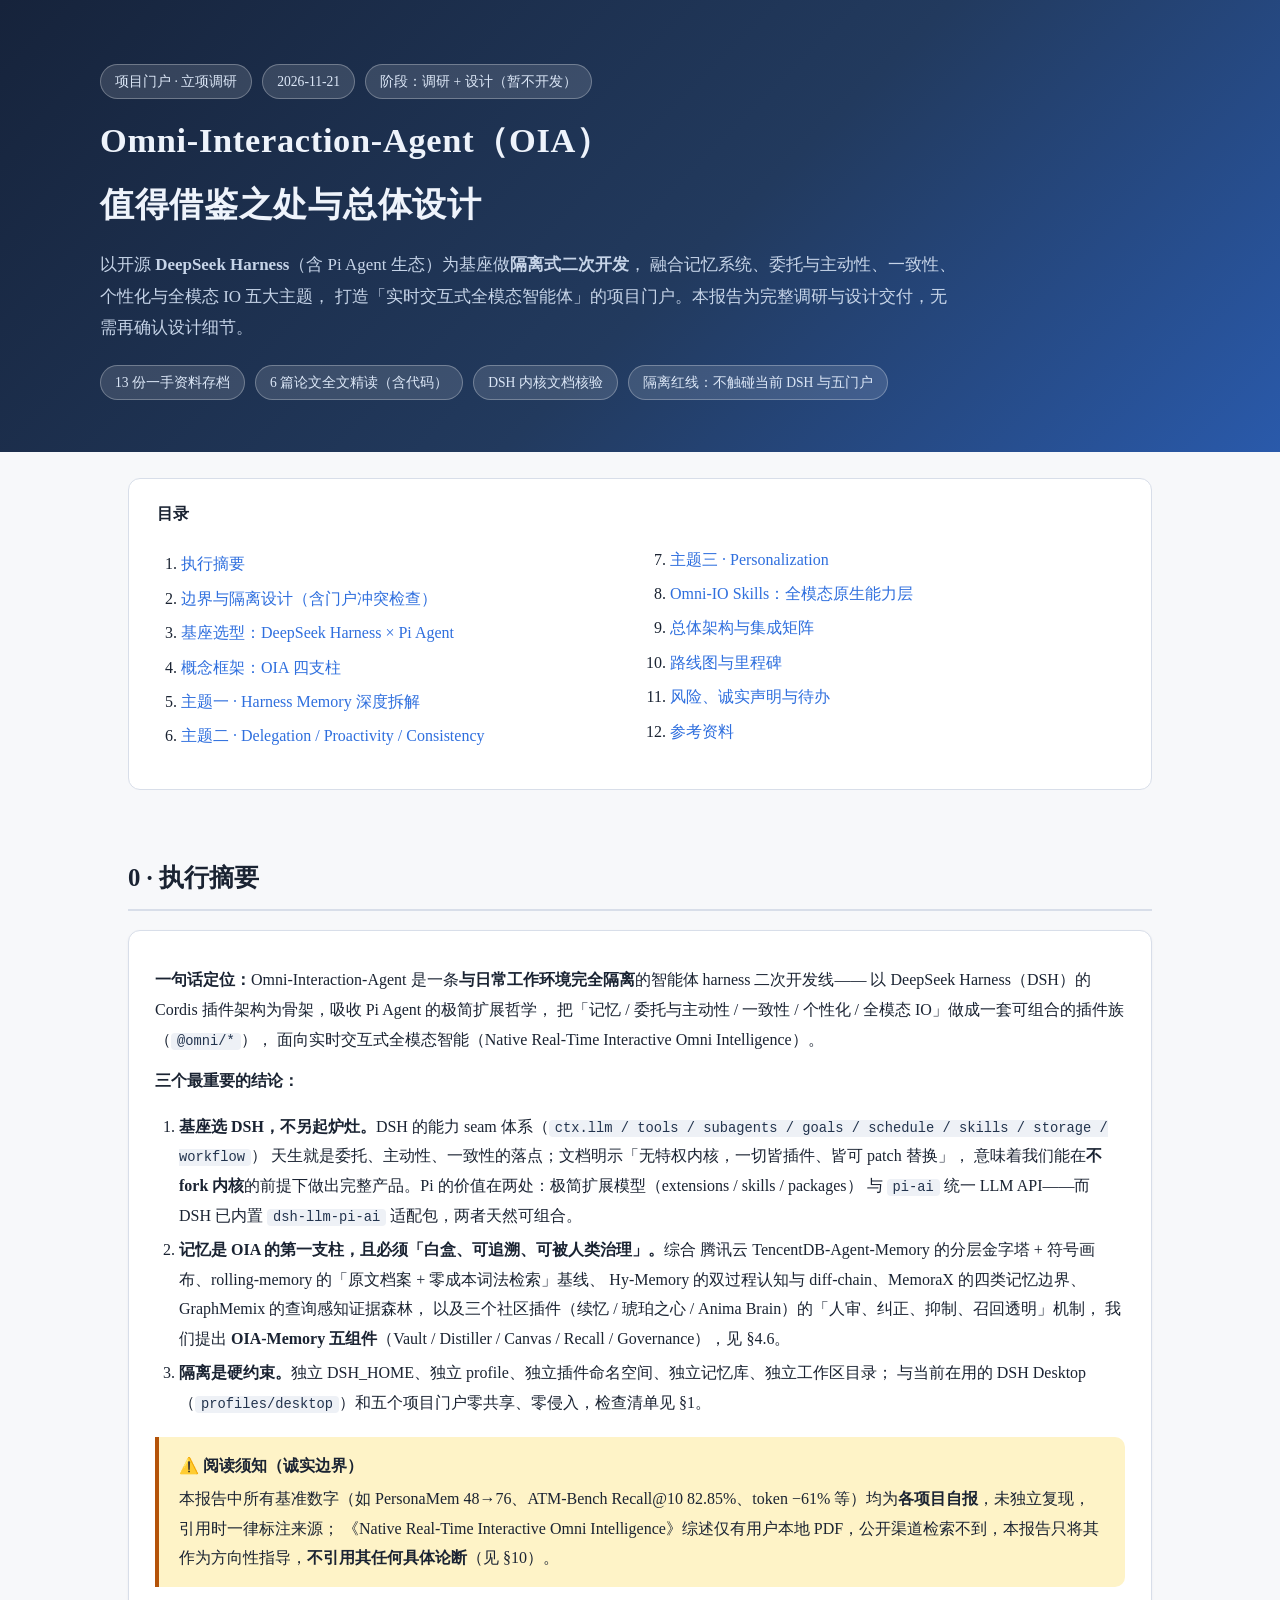
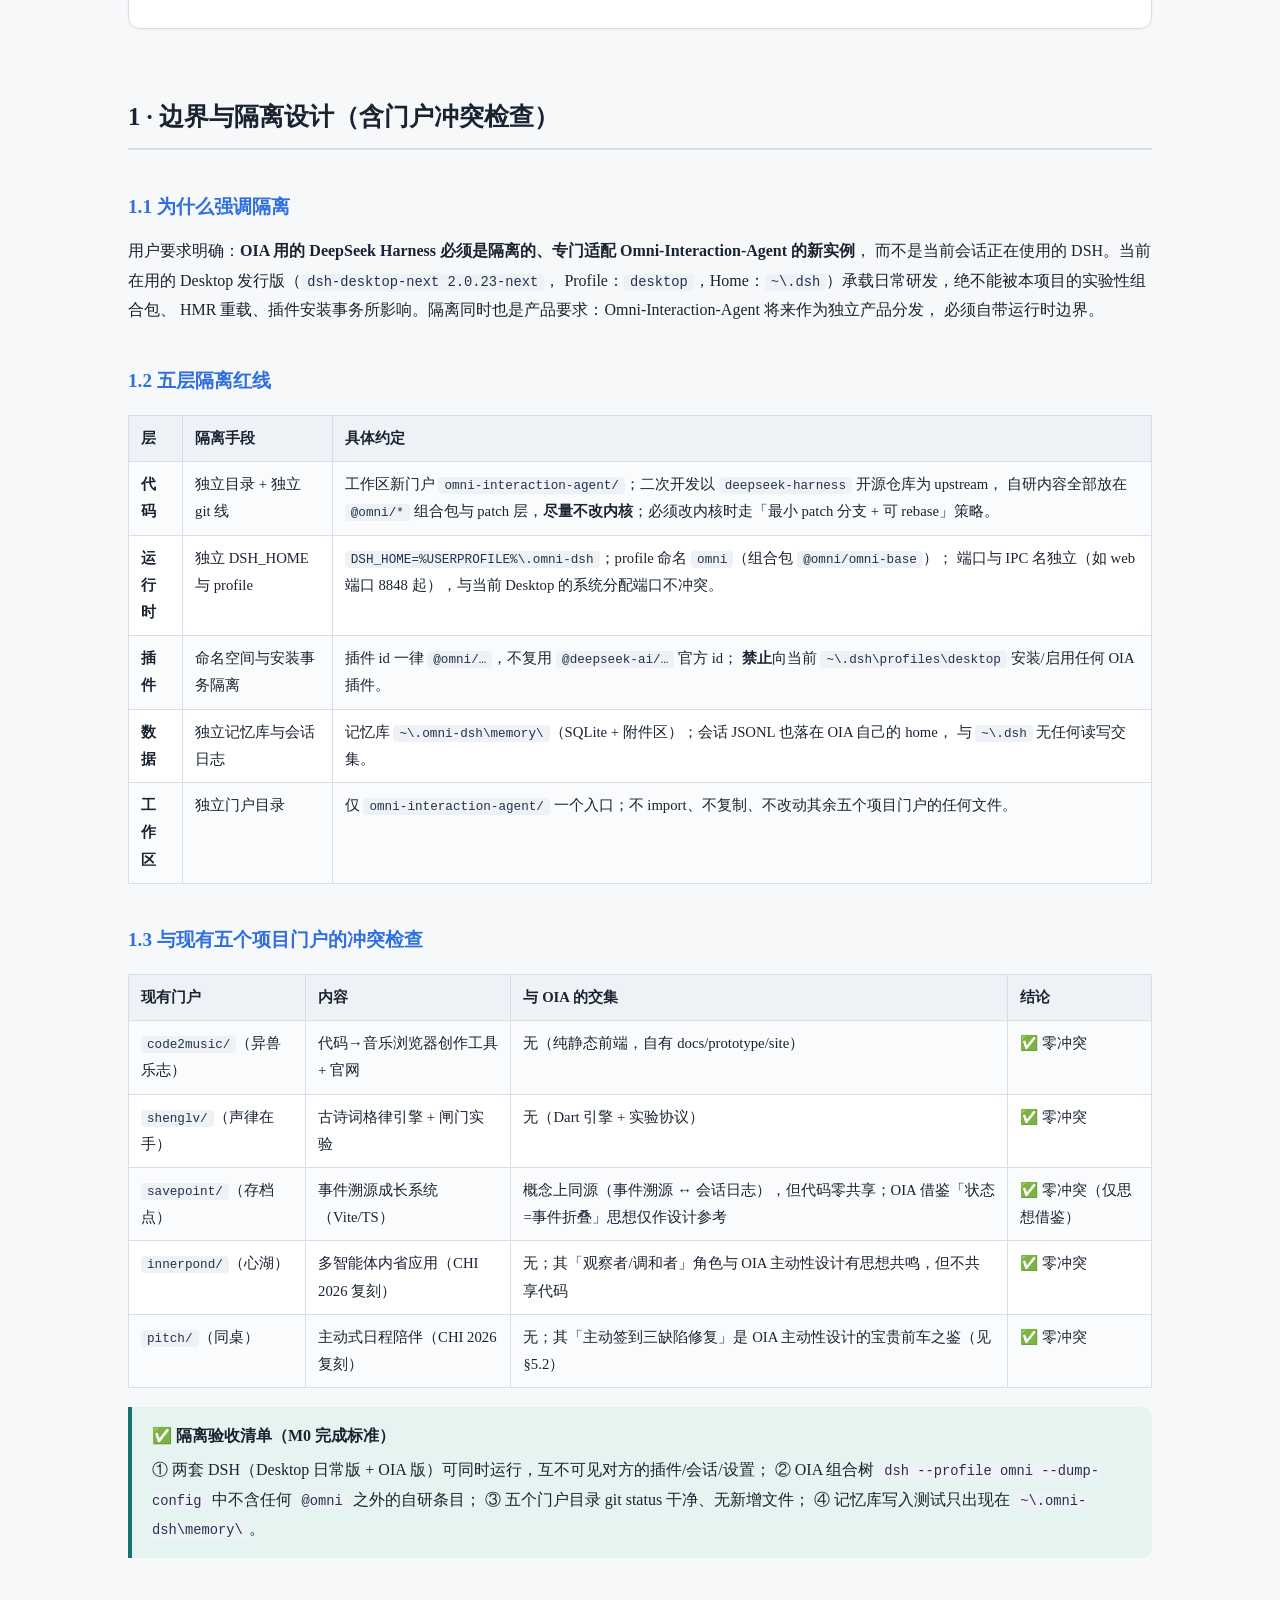
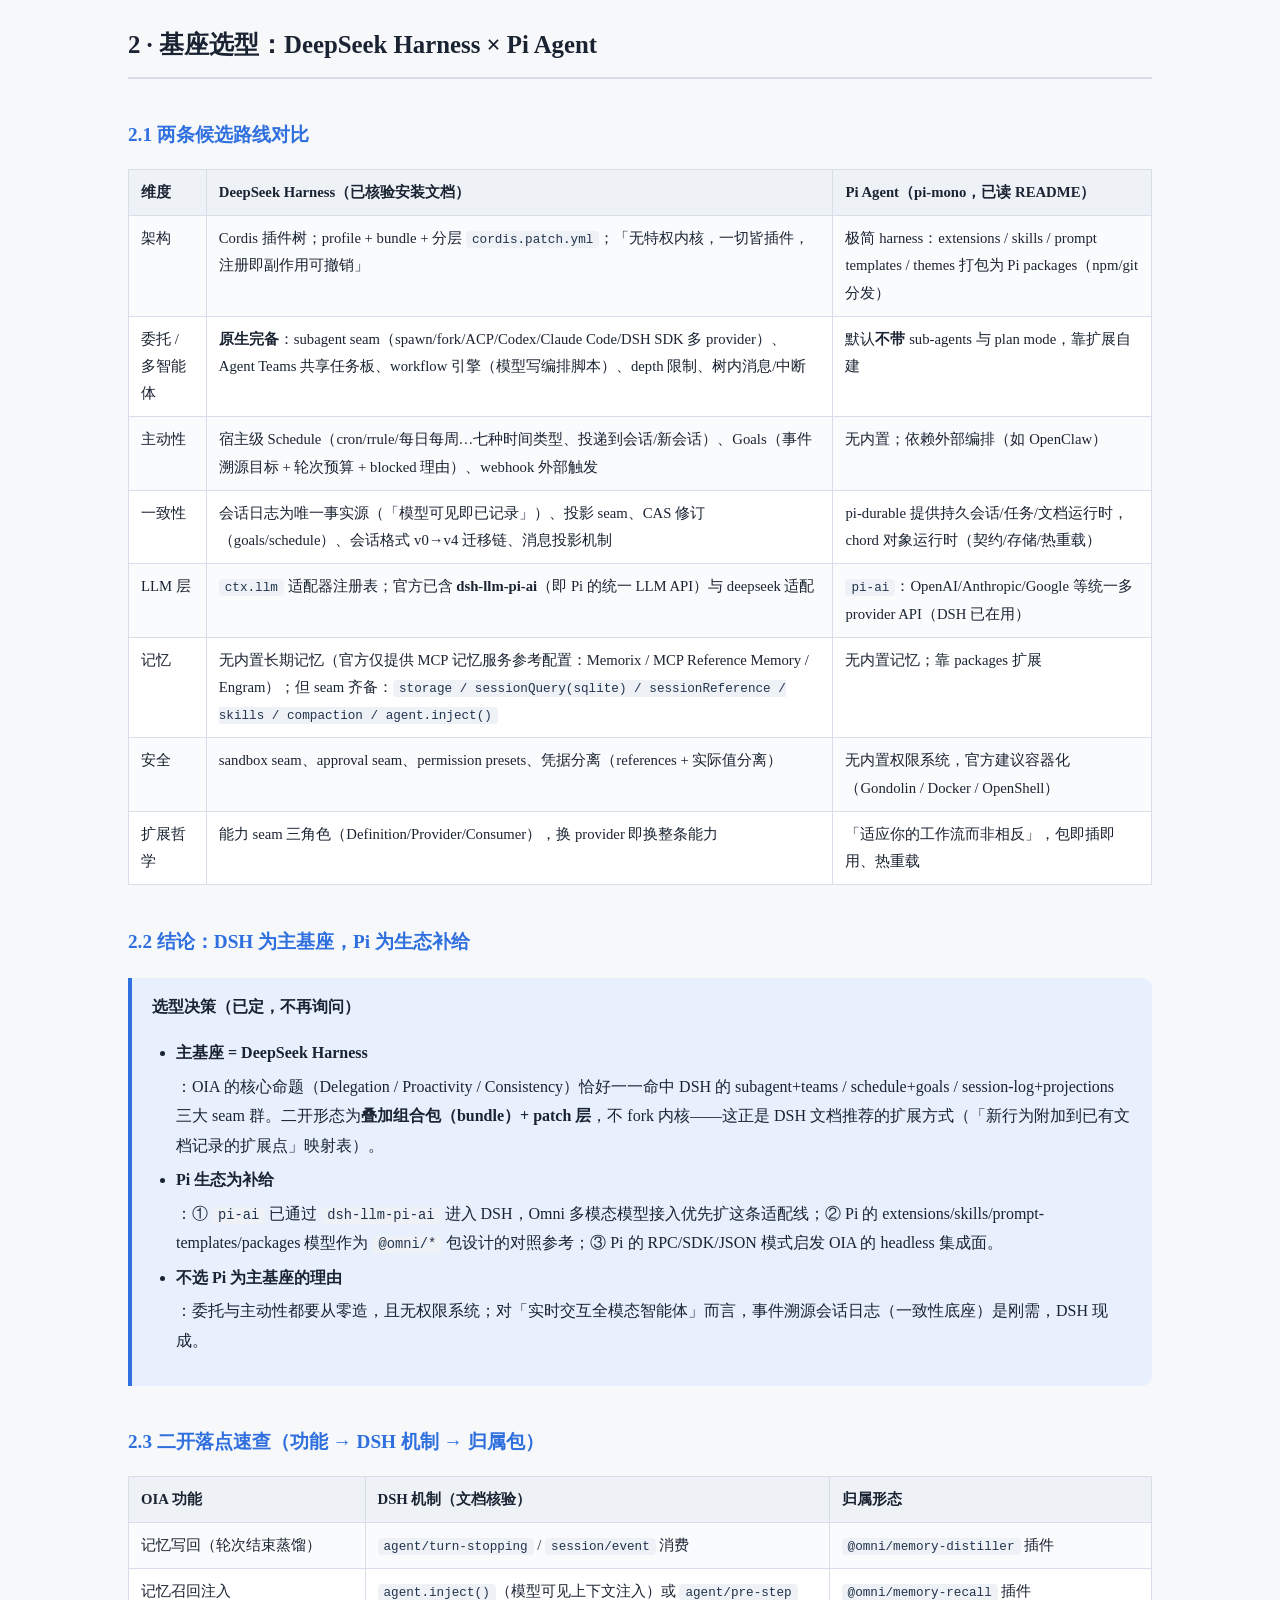
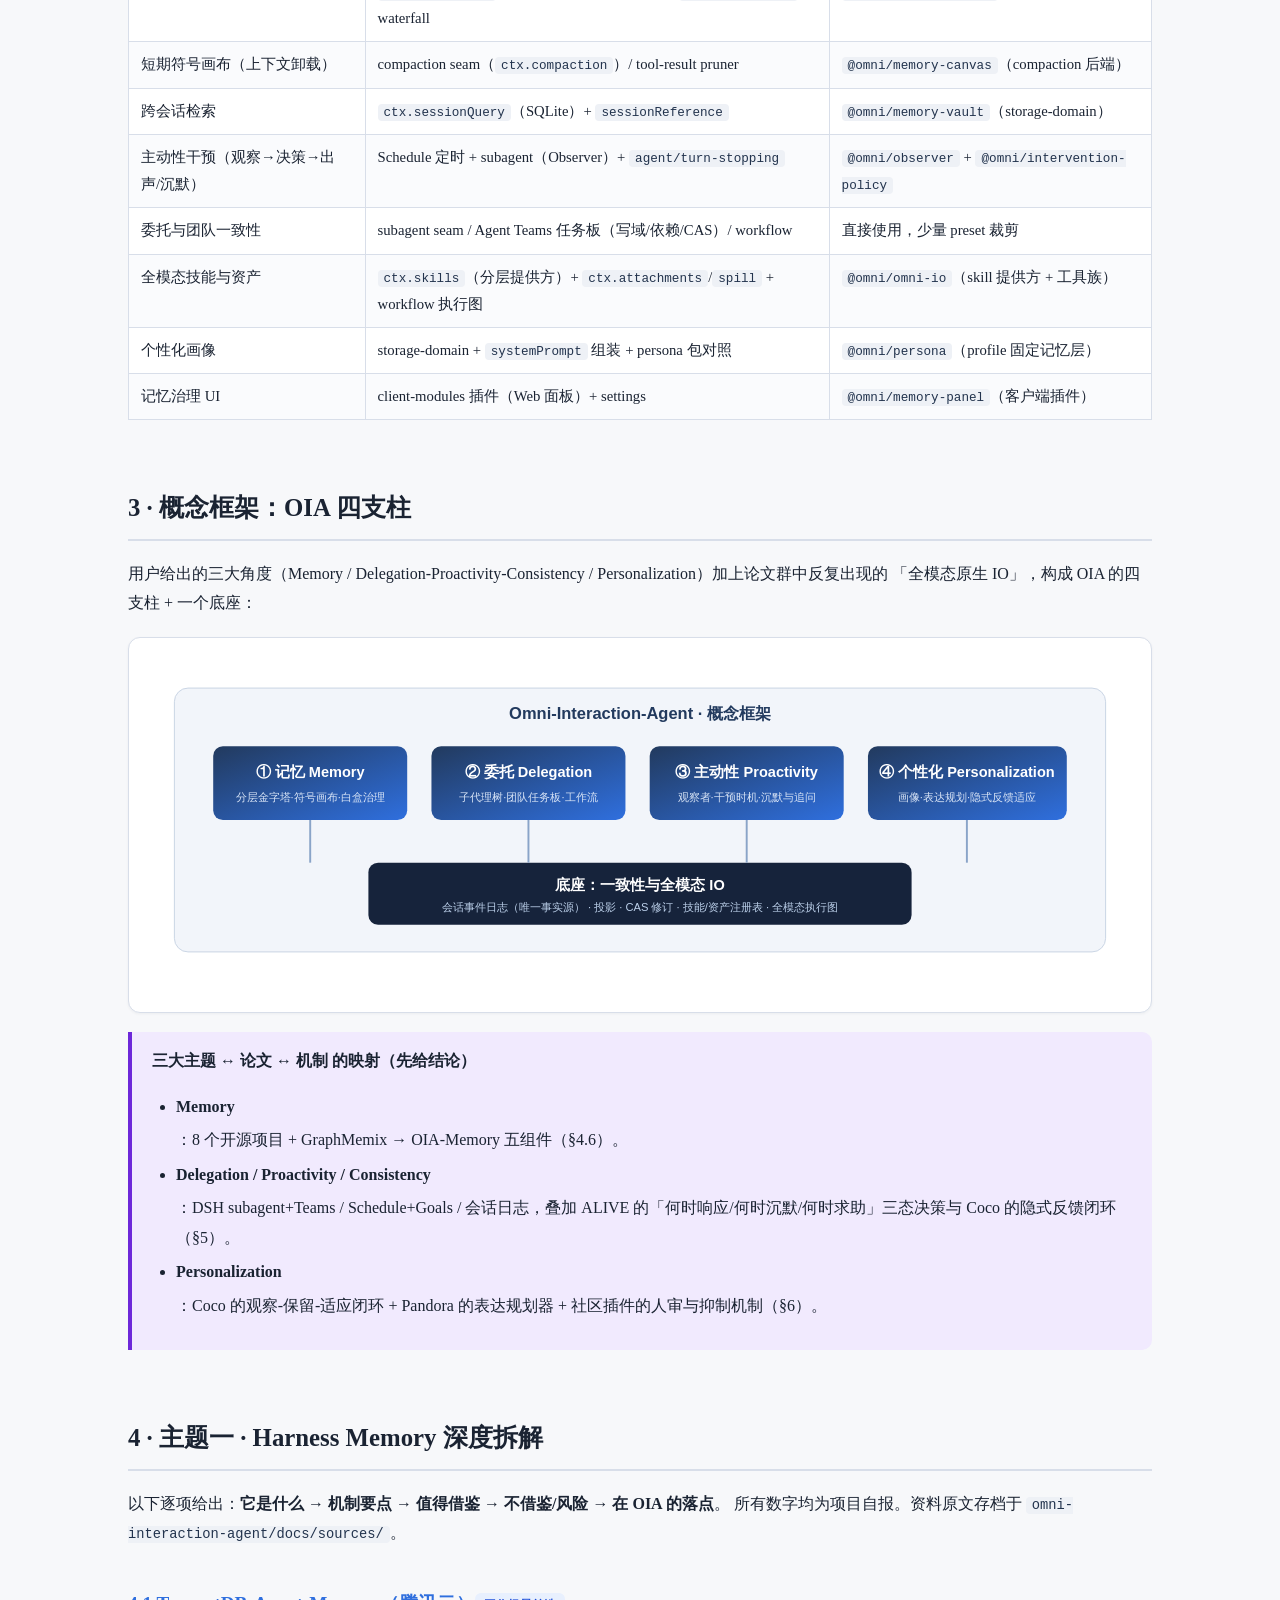
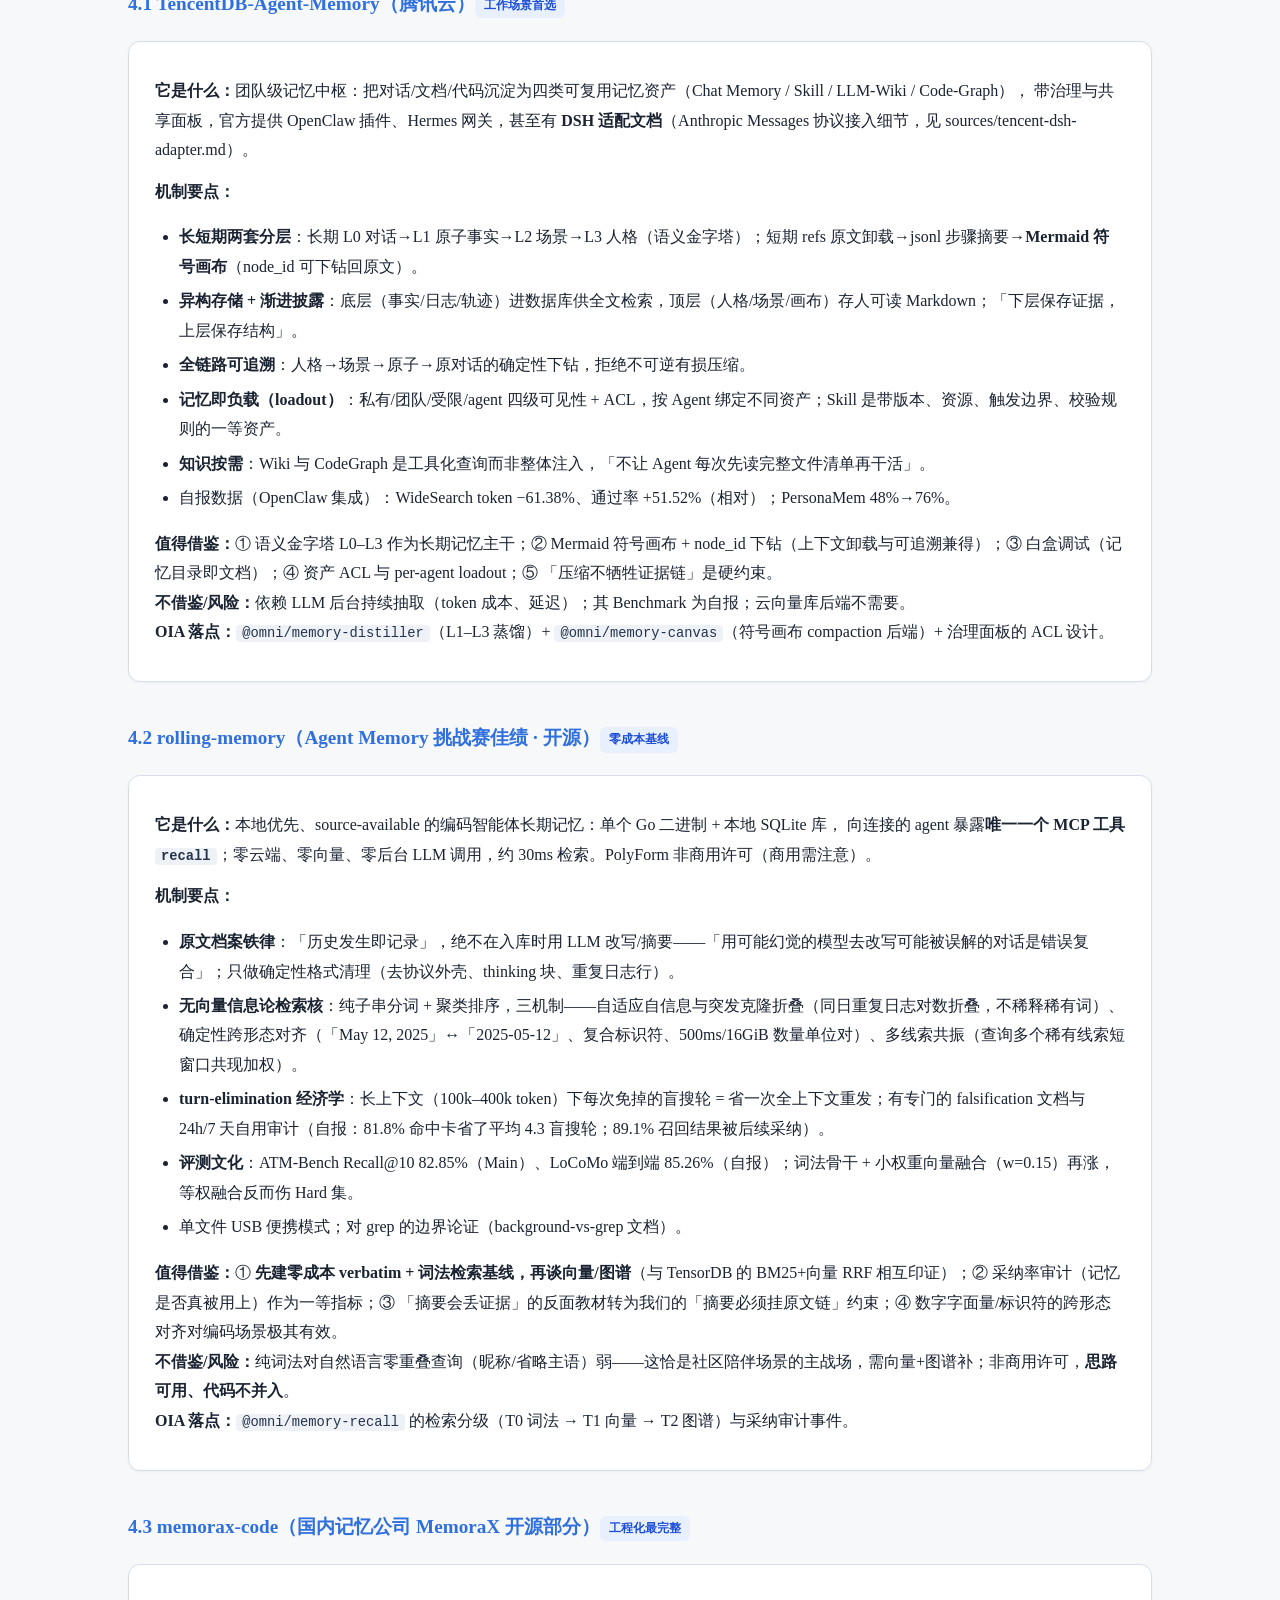
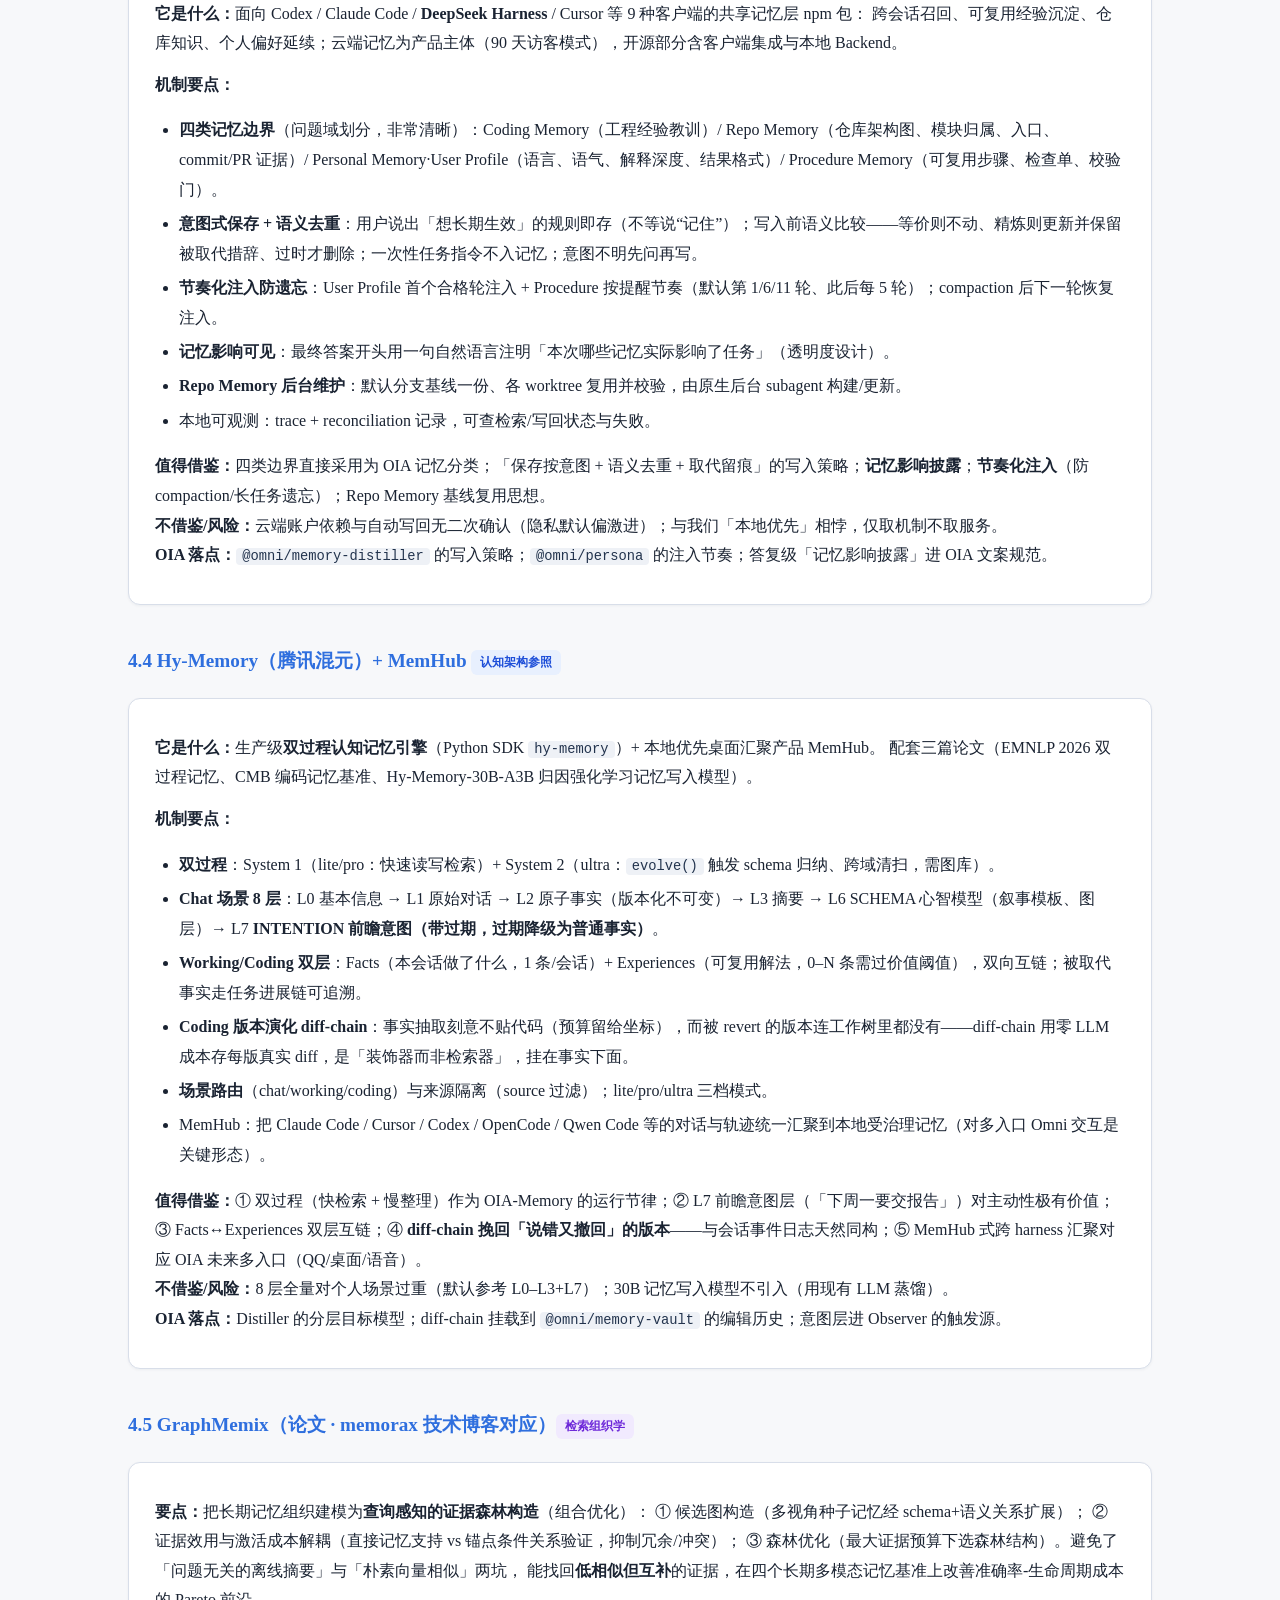
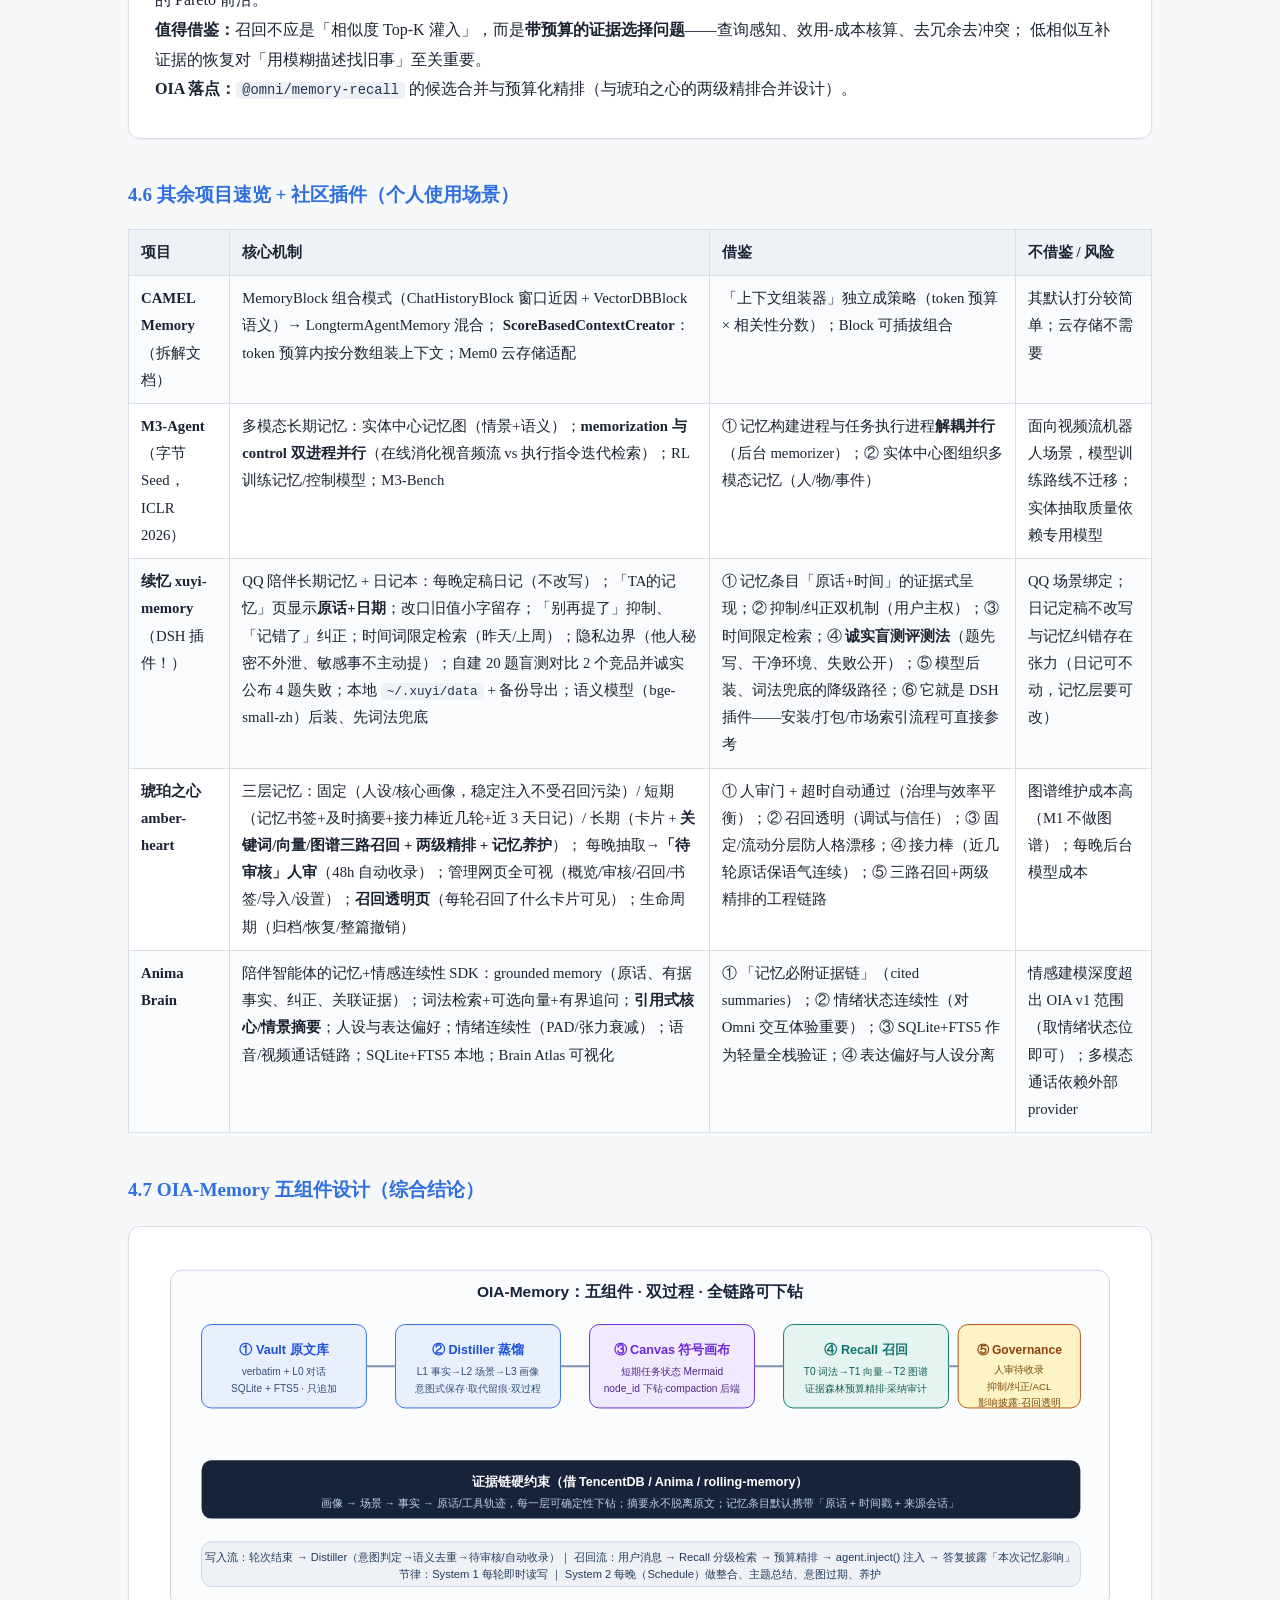
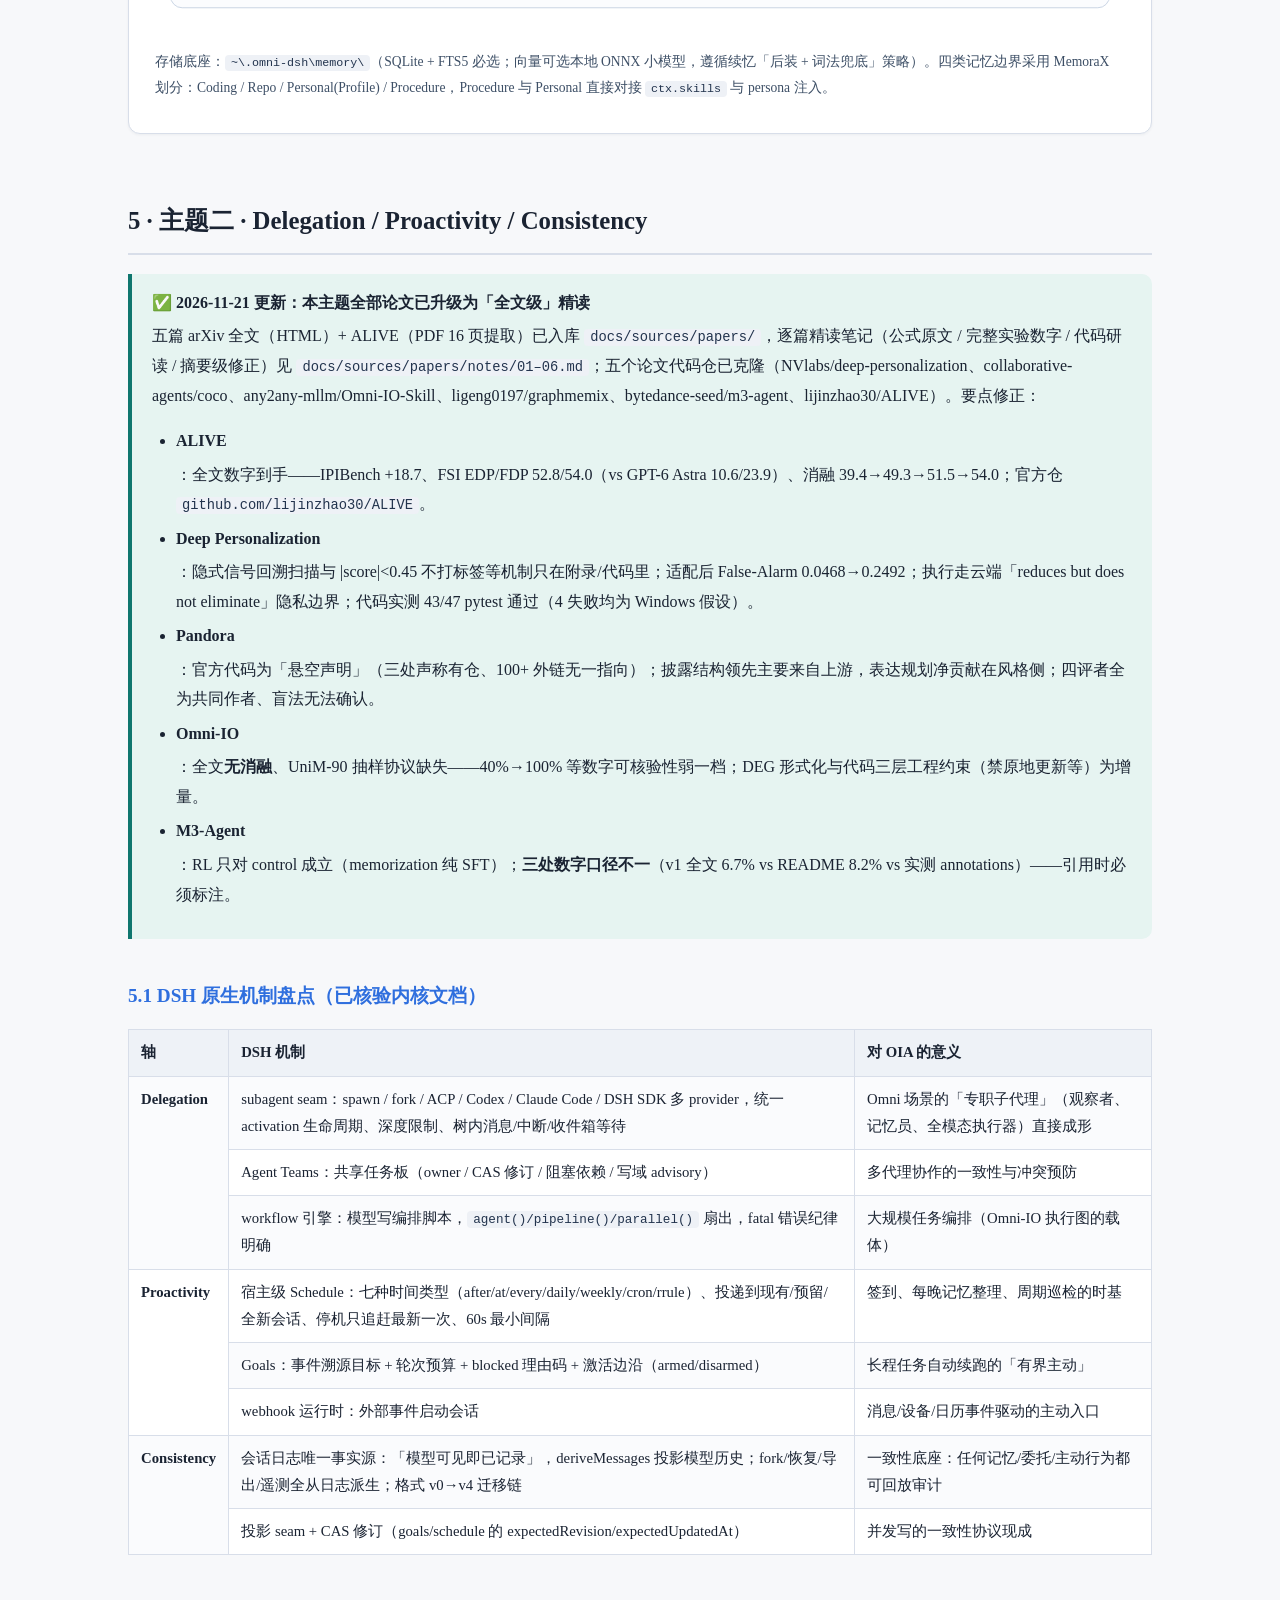
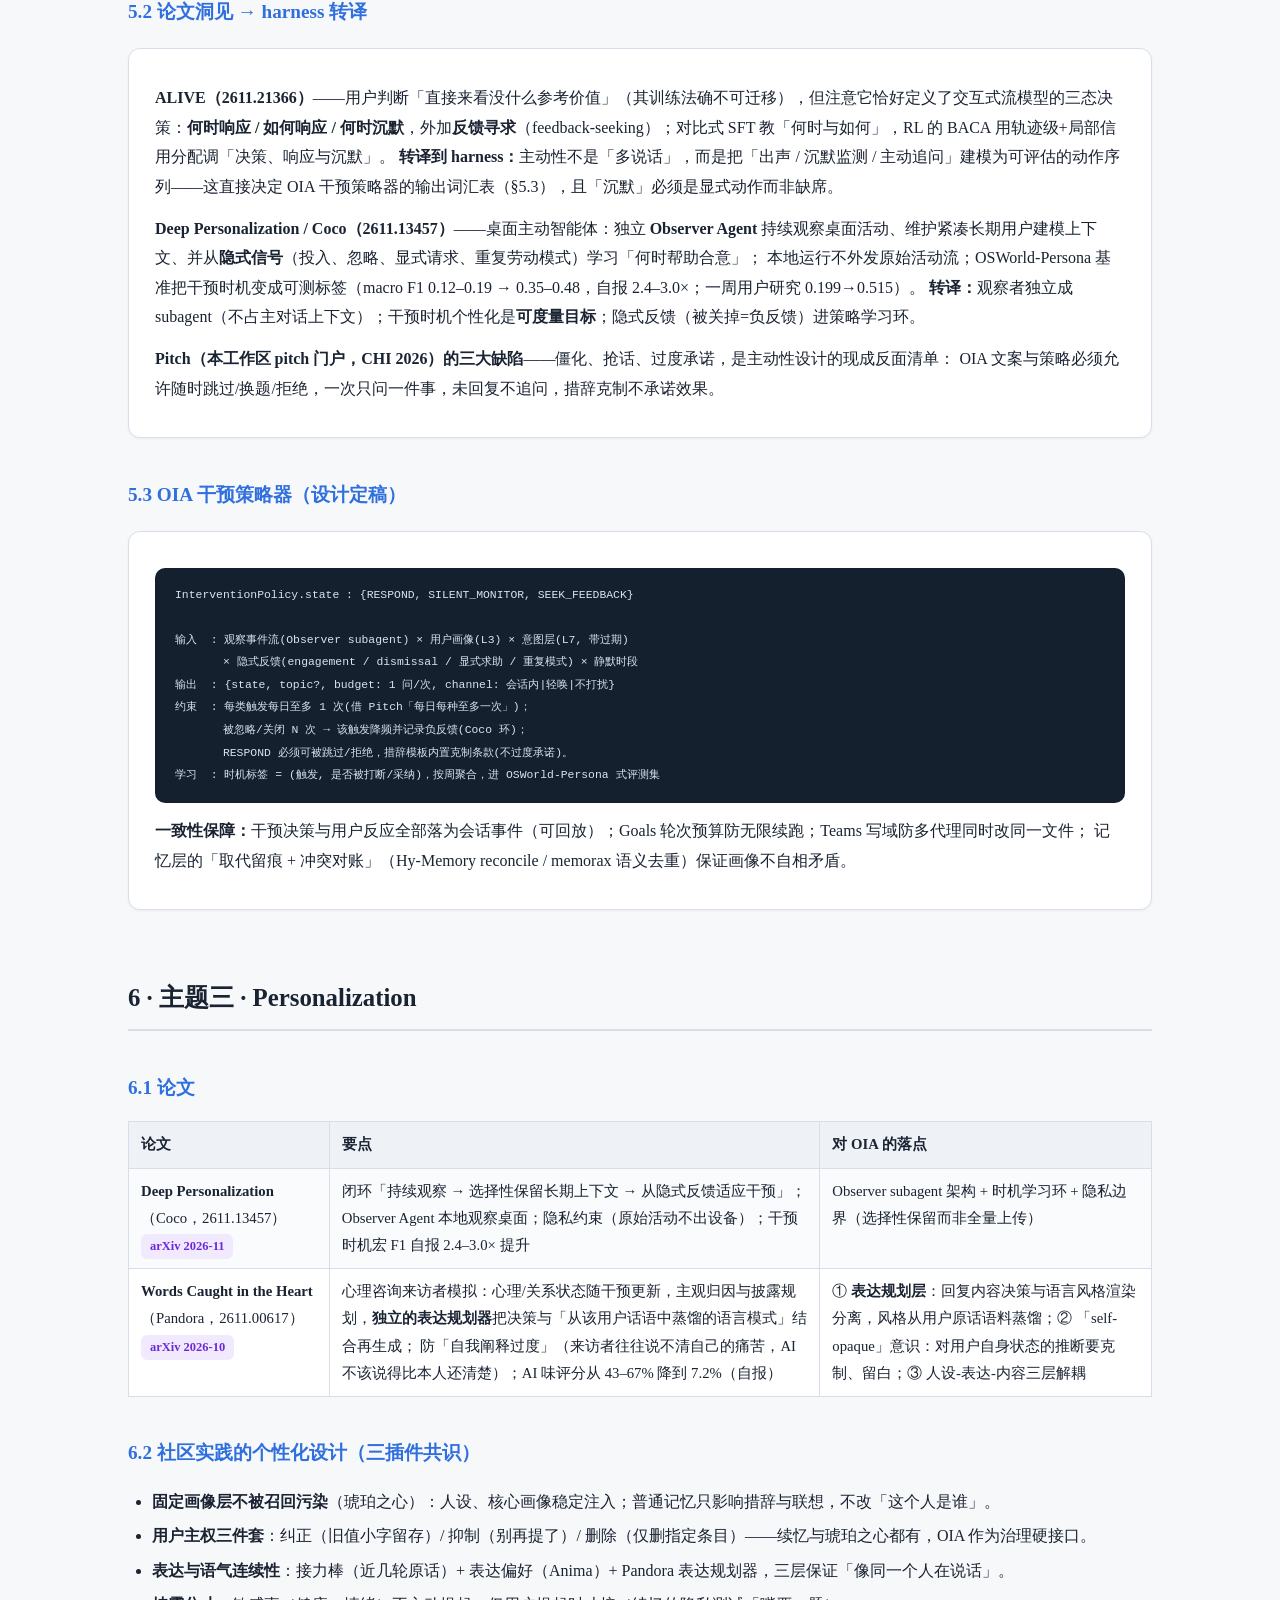
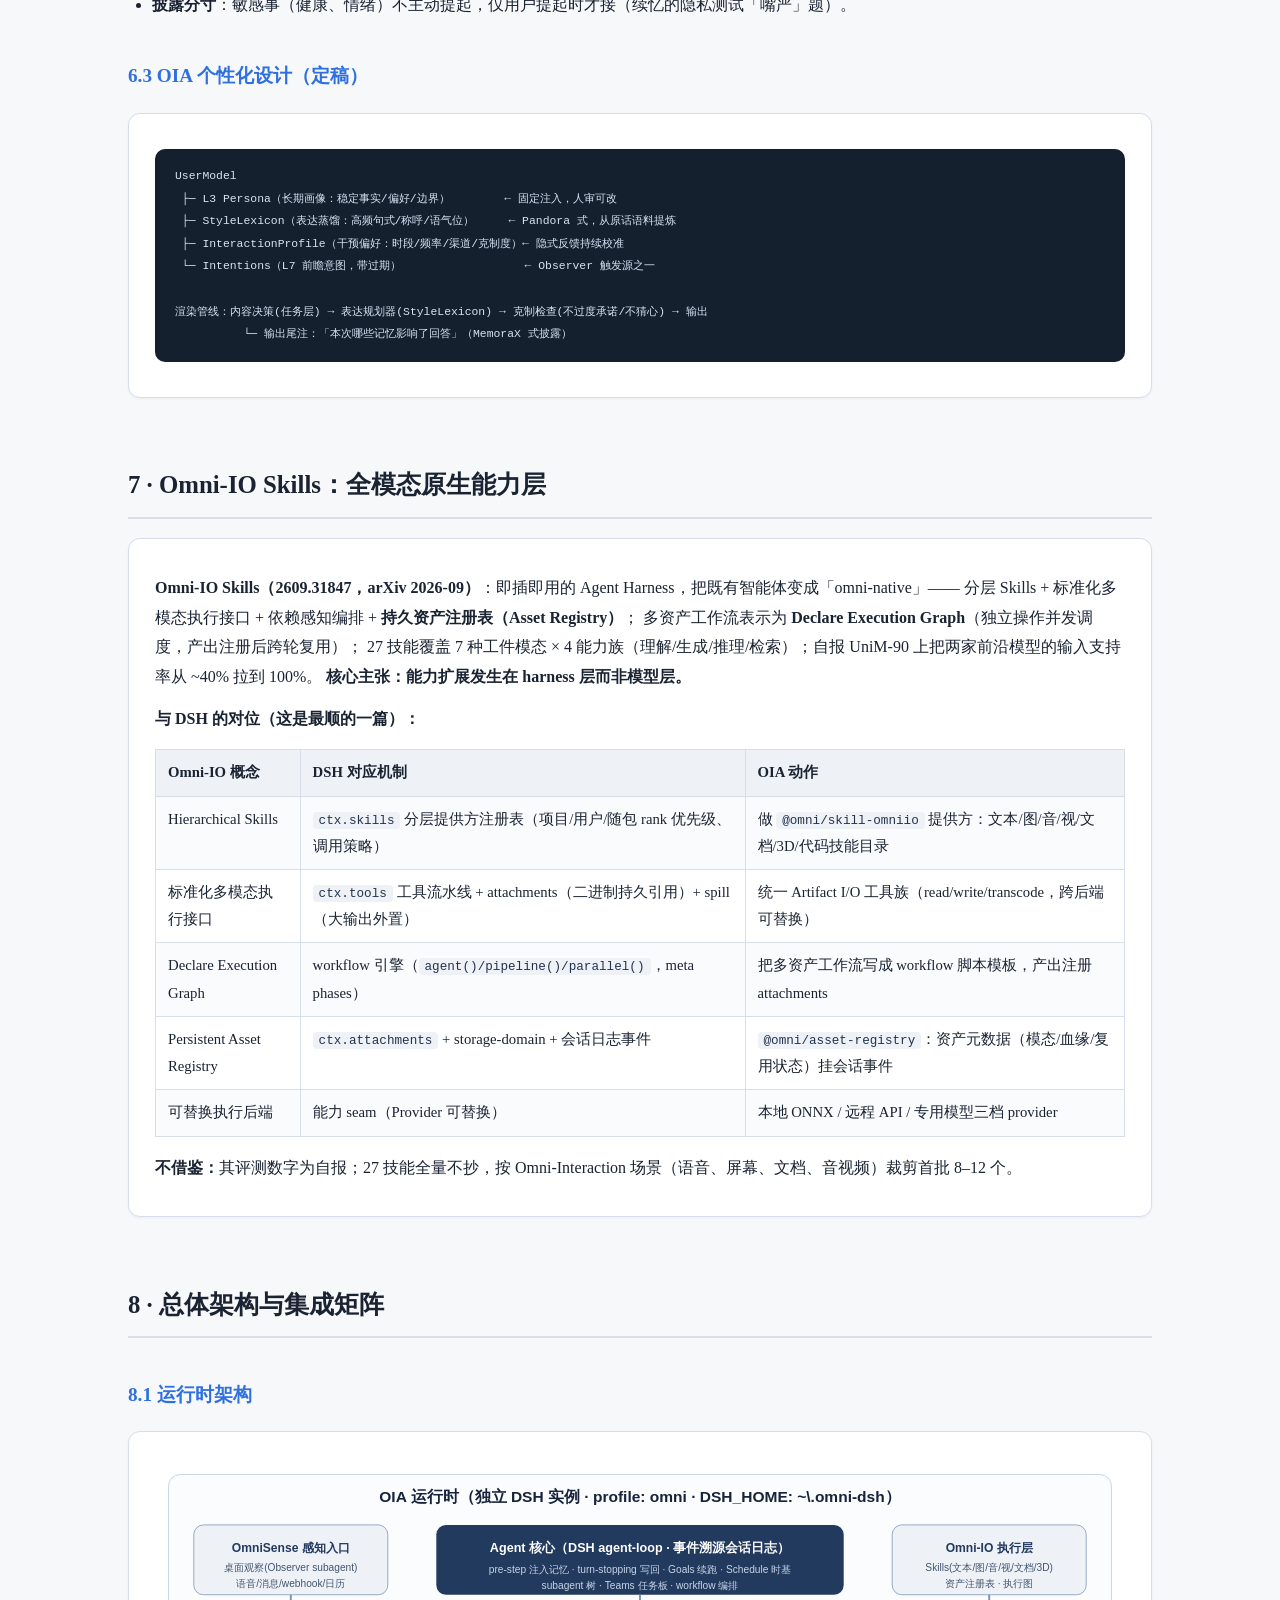
==== commit 6a960edb: "Full-paper reading: 6 papers + code, integrate findings into blog - docs/sources/papers/: 5 arXiv fu" ====
--- a/report.html
+++ b/report.html
@@ -81,7 +81,7 @@
     </p>
     <div class="pill-row">
       <span class="pill">13 份一手资料存档</span>
-      <span class="pill">5 篇论文精读</span>
+      <span class="pill">6 篇论文全文精读（含代码）</span>
       <span class="pill">DSH 内核文档核验</span>
       <span class="pill">隔离红线：不触碰当前 DSH 与五门户</span>
     </div>
@@ -425,6 +425,17 @@
 <!-- ============================================================ -->
 <h2 id="s5">5 · 主题二 · Delegation / Proactivity / Consistency</h2>
 
+<div class="callout ok"><b>✅ 2026-11-21 更新：本主题全部论文已升级为「全文级」精读</b>
+五篇 arXiv 全文（HTML）+ ALIVE（PDF 16 页提取）已入库 <code>docs/sources/papers/</code>，逐篇精读笔记（公式原文 / 完整实验数字 / 代码研读 / 摘要级修正）见 <code>docs/sources/papers/notes/01–06.md</code>；五个论文代码仓已克隆（NVlabs/deep-personalization、collaborative-agents/coco、any2any-mllm/Omni-IO-Skill、ligeng0197/graphmemix、bytedance-seed/m3-agent、lijinzhao30/ALIVE）。要点修正：
+<ul>
+<li><b>ALIVE</b>：全文数字到手——IPIBench +18.7、FSI EDP/FDP 52.8/54.0（vs GPT-6 Astra 10.6/23.9）、消融 39.4→49.3→51.5→54.0；官方仓 <code>github.com/lijinzhao30/ALIVE</code>。</li>
+<li><b>Deep Personalization</b>：隐式信号回溯扫描与 |score|&lt;0.45 不打标签等机制只在附录/代码里；适配后 False-Alarm 0.0468→0.2492；执行走云端「reduces but does not eliminate」隐私边界；代码实测 43/47 pytest 通过（4 失败均为 Windows 假设）。</li>
+<li><b>Pandora</b>：官方代码为「悬空声明」（三处声称有仓、100+ 外链无一指向）；披露结构领先主要来自上游，表达规划净贡献在风格侧；四评者全为共同作者、盲法无法确认。</li>
+<li><b>Omni-IO</b>：全文<b>无消融</b>、UniM-90 抽样协议缺失——40%→100% 等数字可核验性弱一档；DEG 形式化与代码三层工程约束（禁原地更新等）为增量。</li>
+<li><b>M3-Agent</b>：RL 只对 control 成立（memorization 纯 SFT）；<b>三处数字口径不一</b>（v1 全文 6.7% vs README 8.2% vs 实测 annotations）——引用时必须标注。</li>
+</ul>
+</div>
+
 <h3>5.1 DSH 原生机制盘点（已核验内核文档）</h3>
 <table>
 <tr><th>轴</th><th>DSH 机制</th><th>对 OIA 的意义</th></tr>
@@ -643,7 +654,7 @@
 <b>风险登记</b>
 <ul>
 <li><b>基准数字均自报</b>：本报告引用的所有提升数字来自各项目 README/论文摘要，M5 必须自测后才可对外引用。</li>
-<li><b>综述 PDF 未获取全文</b>：《Native Real-Time Interactive Omni Intelligence: A Unified Framework》仅用户本地有 PDF，arXiv/公开检索不到；本报告未引用其论断。<b>待办 R1</b>：请把 PDF 放入 <code>omni-interaction-agent/docs/sources/</code>，下一轮精读后回填 §5「统框架」一节。</li>
+<li><b>综述 PDF 未获取全文</b>：《Native Real-Time Interactive Omni Intelligence: A Unified Framework》仅用户本地有 PDF，arXiv/公开检索不到；本报告未引用其论断。<b>待办 R1</b>：请把 PDF 放入 <code>omni-interaction-agent/docs/sources/</code>，下一轮精读后回填 §5「统框架」一节。<b>其余 6 篇论文已于 2026-11-21 全部全文精读完毕</b>（含代码研读，见 <code>docs/sources/papers/notes/</code>），本报告与博客相关章节已按全文修订。</li>
 <li><b>许可边界</b>：rolling-memory 为 PolyForm 非商用（思路可用，代码不并入）；TencentDB-Agent-Memory（MIT）、MemoraX（MIT）、Hy-Memory（Apache-2.0）、M3-Agent（其仓库许可）、续忆（MIT）可再分发，集成前逐一复核 LICENSE。</li>
 <li><b>DSH 版本演进快</b>：当前安装为 0.2.2-rc.3 系；二开线固定 upstream 版本，按 upgrade-guide 迁移，禁止漂移跟踪 unstable。</li>
 <li><b>隐私</b>：Observer 采集桌面活动必须默认本地、选择性保留、可见可关（Coco 边界 + 续忆「嘴严」测试纳入评测）。</li>
@@ -655,7 +666,7 @@
 
 <!-- ============================================================ -->
 <h2 id="s11">11 · 参考资料</h2>
-<p class="small">全部一手材料已存档于 <code>omni-interaction-agent/docs/sources/</code>（13 份 README/文档快照，2026-11-21 抓取）。</p>
+<p class="small">全部一手材料已存档于 <code>omni-interaction-agent/docs/sources/</code>（13 份 README/文档快照，2026-11-21 抓取）；<b>六篇论文全文与逐篇精读笔记</b>见 <code>docs/sources/papers/</code>（HTML/PDF 原文）与 <code>docs/sources/papers/notes/01–06.md</code>（公式 / 完整数字 / 代码研读 / 摘要级修正），论文代码仓见 <code>docs/sources/repos/</code>（本地研读用，不入库）。</p>
 <table>
 <tr><th>类别</th><th>条目</th><th>链接</th></tr>
 <tr><td rowspan="5">记忆 · 工程</td><td>TencentDB-Agent-Memory（+DSH 适配文档）</td><td><a href="https://github.com/TencentCloud/TencentDB-Agent-Memory">github.com/TencentCloud/TencentDB-Agent-Memory</a></td></tr>
